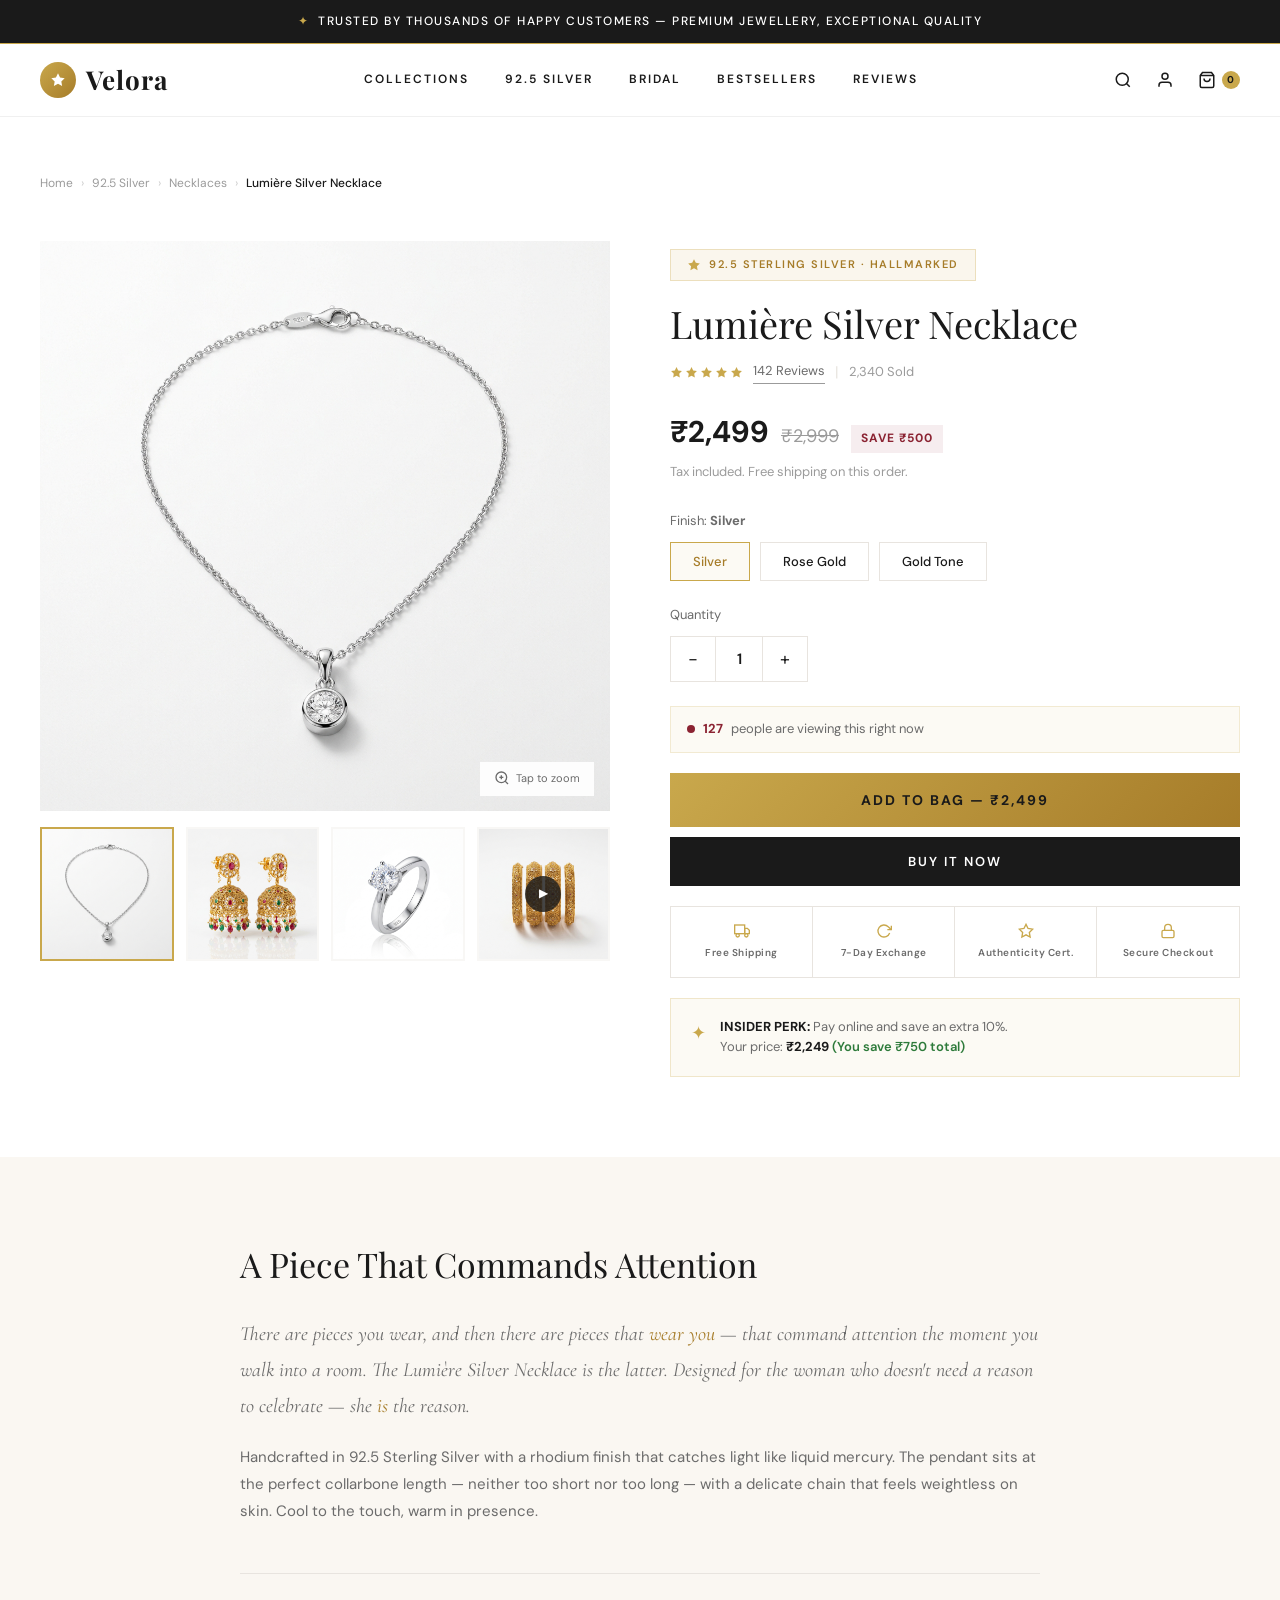
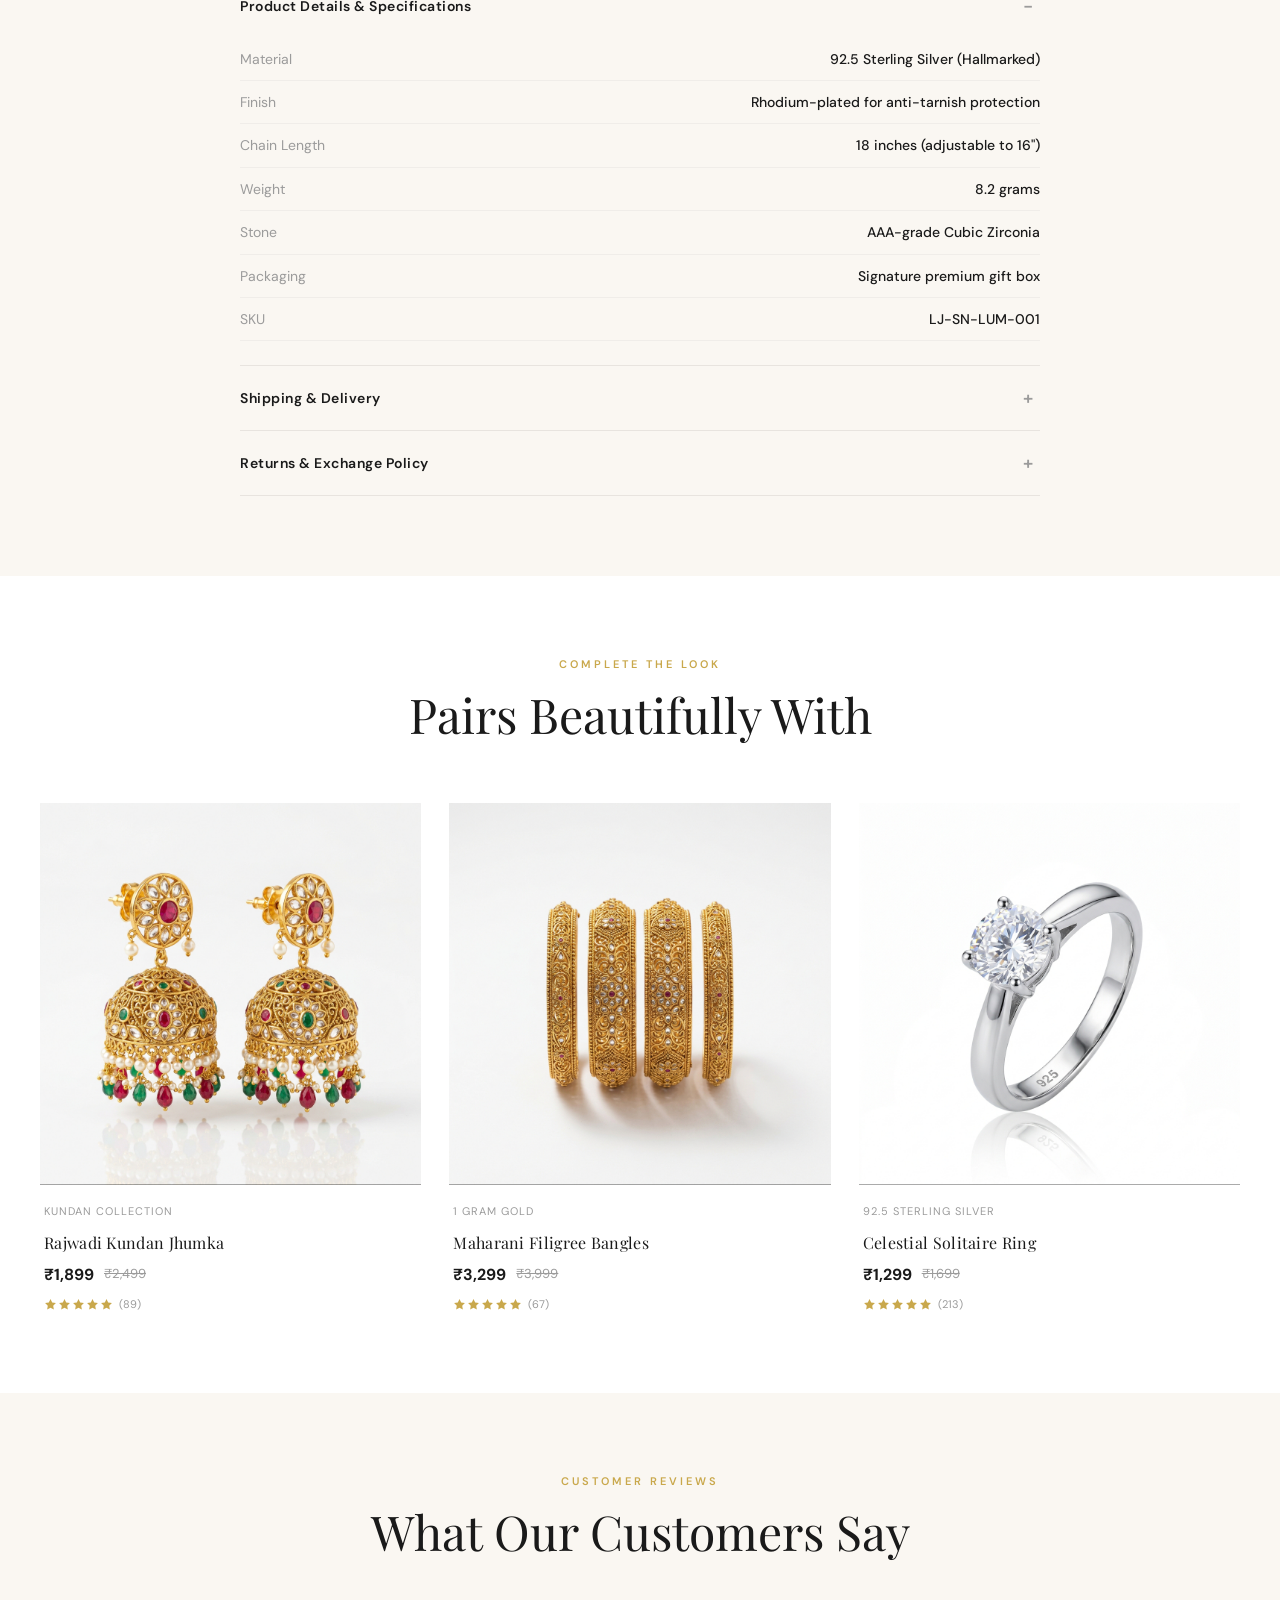
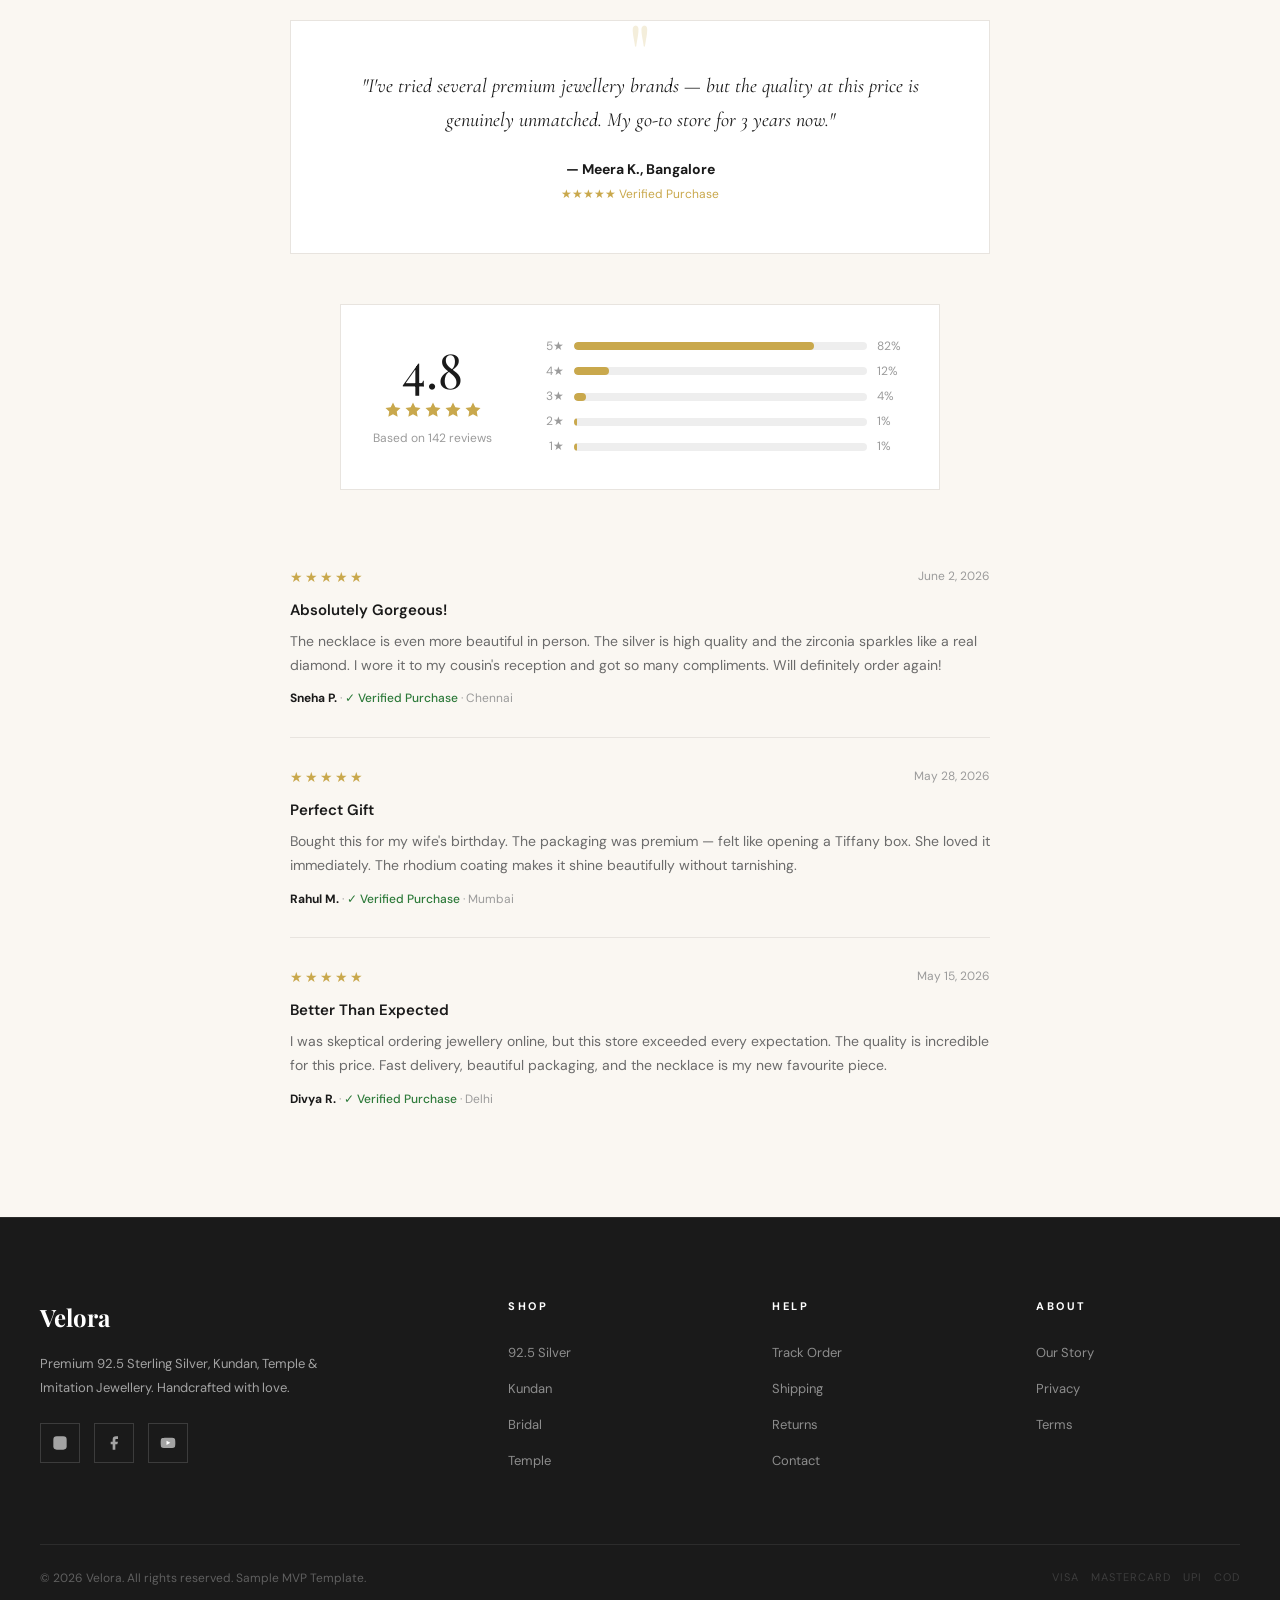
==== product.html @ ff1da31c "Initial commit" ====
<!DOCTYPE html>
<html lang="en">
<head>
  <meta charset="UTF-8">
  <meta name="viewport" content="width=device-width, initial-scale=1.0">
  <title>Lumière Silver Necklace — 92.5 Sterling Silver | Velora</title>
  <meta name="description" content="Handcrafted Lumière 92.5 Sterling Silver Necklace with rhodium finish and AAA-grade cubic zirconia pendant. Free shipping. 7-day easy exchange. Certificate of authenticity included.">

  <!-- Google Fonts -->
  <link rel="preconnect" href="https://fonts.googleapis.com">
  <link rel="preconnect" href="https://fonts.gstatic.com" crossorigin>
  <link href="https://fonts.googleapis.com/css2?family=Cormorant+Garamond:ital,wght@0,400;0,600;1,400;1,600&family=DM+Sans:ital,wght@0,400;0,500;0,600;0,700&family=Playfair+Display:ital,wght@0,400;0,700;1,400&display=swap" rel="stylesheet">

  <link rel="stylesheet" href="styles.css">
  <link rel="stylesheet" href="product.css">
</head>
<body>

  <!-- =============== ANNOUNCEMENT BAR =============== -->
  <div class="announcement-bar" id="announcement-bar">
    <div class="announcement-slides">
      <div class="announcement-slide active">
        <span class="gold">✦</span>&nbsp; Trusted by Thousands of Happy Customers — Premium Jewellery, Exceptional Quality
      </div>
      <div class="announcement-slide">
        Free Delivery on Orders ₹1,000+ &nbsp;·&nbsp; 10% Off Prepaid ₹5,000+ &nbsp;·&nbsp; 15% Off Prepaid ₹10,000+
      </div>
    </div>
  </div>

  <!-- =============== HEADER =============== -->
  <header class="main-header" id="main-header">
    <div class="header-inner">
      <a href="index.html" class="logo">
        <span class="logo-icon">
          <svg width="16" height="16" viewBox="0 0 24 24" fill="currentColor">
            <path d="M12 2L15.09 8.26L22 9.27L17 14.14L18.18 21.02L12 17.77L5.82 21.02L7 14.14L2 9.27L8.91 8.26L12 2Z"/>
          </svg>
        </span>
        Velora
      </a>

      <nav class="nav-links">
        <a href="index.html#collections">Collections</a>
        <a href="index.html#bestsellers">92.5 Silver</a>
        <a href="index.html#collections">Bridal</a>
        <a href="index.html#bestsellers">Bestsellers</a>
        <a href="index.html#reviews">Reviews</a>
      </nav>

      <div class="header-actions">
        <button aria-label="Search">
          <svg width="18" height="18" viewBox="0 0 24 24" fill="none" stroke="currentColor" stroke-width="2">
            <circle cx="11" cy="11" r="8"/><path d="M21 21l-4.35-4.35"/>
          </svg>
        </button>
        <a href="#" aria-label="Account">
          <svg width="18" height="18" viewBox="0 0 24 24" fill="none" stroke="currentColor" stroke-width="2">
            <path d="M20 21v-2a4 4 0 0 0-4-4H8a4 4 0 0 0-4 4v2"/><circle cx="12" cy="7" r="4"/>
          </svg>
        </a>
        <a href="#" aria-label="Cart" style="position:relative">
          <svg width="18" height="18" viewBox="0 0 24 24" fill="none" stroke="currentColor" stroke-width="2">
            <path d="M6 2L3 6v14a2 2 0 0 0 2 2h14a2 2 0 0 0 2-2V6l-3-4z"/><line x1="3" y1="6" x2="21" y2="6"/><path d="M16 10a4 4 0 0 1-8 0"/>
          </svg>
          <span class="cart-count">0</span>
        </a>
        <div class="mobile-menu-toggle" aria-label="Menu">
          <span></span><span></span><span></span>
        </div>
      </div>
    </div>
  </header>

  <!-- =============== BREADCRUMB =============== -->
  <div class="breadcrumb">
    <div class="container">
      <a href="index.html">Home</a>
      <span class="sep">›</span>
      <a href="#">92.5 Silver</a>
      <span class="sep">›</span>
      <a href="#">Necklaces</a>
      <span class="sep">›</span>
      <span class="current">Lumière Silver Necklace</span>
    </div>
  </div>

  <!-- =============== PRODUCT MAIN =============== -->
  <section class="pdp-main">
    <div class="container">
      <div class="pdp-grid">

        <!-- LEFT: Image Gallery -->
        <div class="pdp-gallery">
          <div class="pdp-main-image" id="pdp-main-image">
            <img src="images/product-necklace-1.png" alt="Lumière Silver Necklace" id="main-product-img">
            <div class="zoom-hint">
              <svg width="16" height="16" viewBox="0 0 24 24" fill="none" stroke="currentColor" stroke-width="2">
                <circle cx="11" cy="11" r="8"/><line x1="21" y1="21" x2="16.65" y2="16.65"/><line x1="11" y1="8" x2="11" y2="14"/><line x1="8" y1="11" x2="14" y2="11"/>
              </svg>
              Tap to zoom
            </div>
          </div>
          <div class="pdp-thumbnails">
            <div class="pdp-thumb active">
              <img src="images/product-necklace-1.png" alt="Front view">
            </div>
            <div class="pdp-thumb">
              <img src="images/product-earrings-1.png" alt="Detail view">
            </div>
            <div class="pdp-thumb">
              <img src="images/product-ring-1.png" alt="Worn view">
            </div>
            <div class="pdp-thumb video-thumb">
              <img src="images/product-bangle-1.png" alt="Video">
              <span class="play-icon">▶</span>
            </div>
          </div>
        </div>

        <!-- RIGHT: Product Info -->
        <div class="pdp-info">
          <!-- Material Badge -->
          <div class="material-badge">
            <svg width="14" height="14" viewBox="0 0 24 24" fill="#C9A84C"><path d="M12 2L15.09 8.26L22 9.27L17 14.14L18.18 21.02L12 17.77L5.82 21.02L7 14.14L2 9.27L8.91 8.26L12 2Z"/></svg>
            92.5 Sterling Silver · Hallmarked
          </div>

          <!-- Title -->
          <h1 class="pdp-title">Lumière Silver Necklace</h1>

          <!-- Rating + Sold -->
          <div class="pdp-rating-row">
            <div class="stars">
              <svg viewBox="0 0 24 24" width="15" height="15"><polygon points="12 2 15.09 8.26 22 9.27 17 14.14 18.18 21.02 12 17.77 5.82 21.02 7 14.14 2 9.27 8.91 8.26 12 2" fill="#C9A84C"/></svg>
              <svg viewBox="0 0 24 24" width="15" height="15"><polygon points="12 2 15.09 8.26 22 9.27 17 14.14 18.18 21.02 12 17.77 5.82 21.02 7 14.14 2 9.27 8.91 8.26 12 2" fill="#C9A84C"/></svg>
              <svg viewBox="0 0 24 24" width="15" height="15"><polygon points="12 2 15.09 8.26 22 9.27 17 14.14 18.18 21.02 12 17.77 5.82 21.02 7 14.14 2 9.27 8.91 8.26 12 2" fill="#C9A84C"/></svg>
              <svg viewBox="0 0 24 24" width="15" height="15"><polygon points="12 2 15.09 8.26 22 9.27 17 14.14 18.18 21.02 12 17.77 5.82 21.02 7 14.14 2 9.27 8.91 8.26 12 2" fill="#C9A84C"/></svg>
              <svg viewBox="0 0 24 24" width="15" height="15"><polygon points="12 2 15.09 8.26 22 9.27 17 14.14 18.18 21.02 12 17.77 5.82 21.02 7 14.14 2 9.27 8.91 8.26 12 2" fill="#C9A84C"/></svg>
            </div>
            <a href="#pdp-reviews" class="rating-text">142 Reviews</a>
            <span class="divider">|</span>
            <span class="sold-count">2,340 Sold</span>
          </div>

          <!-- Price -->
          <div class="pdp-price">
            <span class="price-current">₹2,499</span>
            <span class="price-original">₹2,999</span>
            <span class="price-save">SAVE ₹500</span>
          </div>
          <p class="price-note">Tax included. Free shipping on this order.</p>

          <!-- Variant Selector -->
          <div class="pdp-variants">
            <p class="variant-label">Finish: <strong>Silver</strong></p>
            <div class="variant-options">
              <button class="variant-btn active">Silver</button>
              <button class="variant-btn">Rose Gold</button>
              <button class="variant-btn">Gold Tone</button>
            </div>
          </div>

          <!-- Quantity -->
          <div class="pdp-quantity">
            <p class="variant-label">Quantity</p>
            <div class="qty-selector">
              <button class="qty-btn" id="qty-minus">−</button>
              <span class="qty-value" id="qty-value">1</span>
              <button class="qty-btn" id="qty-plus">+</button>
            </div>
          </div>

          <!-- Urgency Signal -->
          <div class="urgency-signal">
            <span class="pulse-dot"></span>
            <span id="viewer-count">127</span> people are viewing this right now
          </div>

          <!-- CTA Buttons -->
          <button class="pdp-add-to-bag" id="add-to-bag">
            ADD TO BAG — ₹2,499
          </button>

          <button class="pdp-buy-now">
            BUY IT NOW
          </button>

          <!-- Trust Strip -->
          <div class="pdp-trust-strip">
            <div class="trust-mini">
              <svg width="16" height="16" viewBox="0 0 24 24" fill="none" stroke="#C9A84C" stroke-width="2"><rect x="1" y="3" width="15" height="13"/><polygon points="16 8 20 8 23 11 23 16 16 16 16 8"/><circle cx="5.5" cy="18.5" r="2.5"/><circle cx="18.5" cy="18.5" r="2.5"/></svg>
              <span>Free Shipping</span>
            </div>
            <div class="trust-mini">
              <svg width="16" height="16" viewBox="0 0 24 24" fill="none" stroke="#C9A84C" stroke-width="2"><polyline points="23 4 23 10 17 10"/><path d="M20.49 15a9 9 0 1 1-2.12-9.36L23 10"/></svg>
              <span>7-Day Exchange</span>
            </div>
            <div class="trust-mini">
              <svg width="16" height="16" viewBox="0 0 24 24" fill="none" stroke="#C9A84C" stroke-width="2"><polygon points="12 2 15.09 8.26 22 9.27 17 14.14 18.18 21.02 12 17.77 5.82 21.02 7 14.14 2 9.27 8.91 8.26 12 2"/></svg>
              <span>Authenticity Cert.</span>
            </div>
            <div class="trust-mini">
              <svg width="16" height="16" viewBox="0 0 24 24" fill="none" stroke="#C9A84C" stroke-width="2"><rect x="3" y="11" width="18" height="11" rx="2" ry="2"/><path d="M7 11V7a5 5 0 0 1 10 0v4"/></svg>
              <span>Secure Checkout</span>
            </div>
          </div>

          <!-- Prepaid Perk Nudge -->
          <div class="prepaid-nudge">
            <span class="nudge-icon">✦</span>
            <div class="nudge-text">
              <strong>INSIDER PERK:</strong> Pay online and save an extra 10%.
              <br>Your price: <strong>₹2,249</strong> <span class="nudge-savings">(You save ₹750 total)</span>
            </div>
          </div>
        </div>
      </div>
    </div>
  </section>

  <!-- =============== PRODUCT DESCRIPTION =============== -->
  <section class="pdp-description">
    <div class="container">
      <div class="pdp-desc-content">
        <!-- Seductive Copy -->
        <div class="desc-emotional">
          <h2>A Piece That Commands Attention</h2>
          <p class="desc-hook">
            There are pieces you wear, and then there are pieces that <em>wear you</em> — that command attention the moment you walk into a room. The Lumière Silver Necklace is the latter. Designed for the woman who doesn't need a reason to celebrate — she <em>is</em> the reason.
          </p>
          <p class="desc-sensory">
            Handcrafted in 92.5 Sterling Silver with a rhodium finish that catches light like liquid mercury. The pendant sits at the perfect collarbone length — neither too short nor too long — with a delicate chain that feels weightless on skin. Cool to the touch, warm in presence.
          </p>
        </div>

        <!-- Specs Accordion -->
        <div class="desc-accordions">
          <div class="accordion open">
            <button class="accordion-toggle">
              <span>Product Details & Specifications</span>
              <span class="accordion-icon">−</span>
            </button>
            <div class="accordion-content">
              <ul class="spec-list">
                <li><span class="spec-label">Material</span><span class="spec-value">92.5 Sterling Silver (Hallmarked)</span></li>
                <li><span class="spec-label">Finish</span><span class="spec-value">Rhodium-plated for anti-tarnish protection</span></li>
                <li><span class="spec-label">Chain Length</span><span class="spec-value">18 inches (adjustable to 16")</span></li>
                <li><span class="spec-label">Weight</span><span class="spec-value">8.2 grams</span></li>
                <li><span class="spec-label">Stone</span><span class="spec-value">AAA-grade Cubic Zirconia</span></li>
                <li><span class="spec-label">Packaging</span><span class="spec-value">Signature premium gift box</span></li>
                <li><span class="spec-label">SKU</span><span class="spec-value">LJ-SN-LUM-001</span></li>
              </ul>
            </div>
          </div>

          <div class="accordion">
            <button class="accordion-toggle">
              <span>Shipping & Delivery</span>
              <span class="accordion-icon">+</span>
            </button>
            <div class="accordion-content">
              <p>✦ <strong>Free shipping</strong> on orders above ₹1,000 within India.</p>
              <p>✦ Dispatched within <strong>24 hours</strong> of order confirmation.</p>
              <p>✦ Estimated delivery: <strong>3-7 business days</strong> (metro cities: 2-4 days).</p>
              <p>✦ <strong>Worldwide shipping</strong> available — calculated at checkout.</p>
              <p>✦ Tracking number provided via SMS and email.</p>
            </div>
          </div>

          <div class="accordion">
            <button class="accordion-toggle">
              <span>Returns & Exchange Policy</span>
              <span class="accordion-icon">+</span>
            </button>
            <div class="accordion-content">
              <p>✦ Hassle-free <strong>7-day exchange policy</strong> — no questions asked.</p>
              <p>✦ Product must be unused and in original packaging.</p>
              <p>✦ Exchange requests can be raised via WhatsApp or email.</p>
              <p>✦ Refunds processed within 5-7 business days to original payment method.</p>
            </div>
          </div>
        </div>
      </div>
    </div>
  </section>

  <!-- =============== CROSS-SELL =============== -->
  <section class="cross-sell">
    <div class="container">
      <div class="section-header">
        <p class="eyebrow">Complete the Look</p>
        <h2 class="section-title">Pairs Beautifully With</h2>
      </div>

      <div class="products-grid">
        <div class="product-card">
          <div class="product-card-image">
            <img src="images/product-earrings-1.png" alt="Matching Earrings" loading="lazy">
            <div class="product-quick-add">Quick Add</div>
          </div>
          <div class="product-card-info">
            <p class="product-category">Kundan Collection</p>
            <h3 class="product-name">Rajwadi Kundan Jhumka</h3>
            <div class="product-price">
              <span class="current">₹1,899</span>
              <span class="original">₹2,499</span>
            </div>
            <div class="product-stars">
              <div class="stars">
                <svg viewBox="0 0 24 24"><polygon points="12 2 15.09 8.26 22 9.27 17 14.14 18.18 21.02 12 17.77 5.82 21.02 7 14.14 2 9.27 8.91 8.26 12 2"/></svg>
                <svg viewBox="0 0 24 24"><polygon points="12 2 15.09 8.26 22 9.27 17 14.14 18.18 21.02 12 17.77 5.82 21.02 7 14.14 2 9.27 8.91 8.26 12 2"/></svg>
                <svg viewBox="0 0 24 24"><polygon points="12 2 15.09 8.26 22 9.27 17 14.14 18.18 21.02 12 17.77 5.82 21.02 7 14.14 2 9.27 8.91 8.26 12 2"/></svg>
                <svg viewBox="0 0 24 24"><polygon points="12 2 15.09 8.26 22 9.27 17 14.14 18.18 21.02 12 17.77 5.82 21.02 7 14.14 2 9.27 8.91 8.26 12 2"/></svg>
                <svg viewBox="0 0 24 24"><polygon points="12 2 15.09 8.26 22 9.27 17 14.14 18.18 21.02 12 17.77 5.82 21.02 7 14.14 2 9.27 8.91 8.26 12 2"/></svg>
              </div>
              <span class="review-count">(89)</span>
            </div>
          </div>
        </div>

        <div class="product-card">
          <div class="product-card-image">
            <img src="images/product-bangle-1.png" alt="Matching Bangles" loading="lazy">
            <div class="product-quick-add">Quick Add</div>
          </div>
          <div class="product-card-info">
            <p class="product-category">1 Gram Gold</p>
            <h3 class="product-name">Maharani Filigree Bangles</h3>
            <div class="product-price">
              <span class="current">₹3,299</span>
              <span class="original">₹3,999</span>
            </div>
            <div class="product-stars">
              <div class="stars">
                <svg viewBox="0 0 24 24"><polygon points="12 2 15.09 8.26 22 9.27 17 14.14 18.18 21.02 12 17.77 5.82 21.02 7 14.14 2 9.27 8.91 8.26 12 2"/></svg>
                <svg viewBox="0 0 24 24"><polygon points="12 2 15.09 8.26 22 9.27 17 14.14 18.18 21.02 12 17.77 5.82 21.02 7 14.14 2 9.27 8.91 8.26 12 2"/></svg>
                <svg viewBox="0 0 24 24"><polygon points="12 2 15.09 8.26 22 9.27 17 14.14 18.18 21.02 12 17.77 5.82 21.02 7 14.14 2 9.27 8.91 8.26 12 2"/></svg>
                <svg viewBox="0 0 24 24"><polygon points="12 2 15.09 8.26 22 9.27 17 14.14 18.18 21.02 12 17.77 5.82 21.02 7 14.14 2 9.27 8.91 8.26 12 2"/></svg>
                <svg viewBox="0 0 24 24"><polygon points="12 2 15.09 8.26 22 9.27 17 14.14 18.18 21.02 12 17.77 5.82 21.02 7 14.14 2 9.27 8.91 8.26 12 2"/></svg>
              </div>
              <span class="review-count">(67)</span>
            </div>
          </div>
        </div>

        <div class="product-card">
          <div class="product-card-image">
            <img src="images/product-ring-1.png" alt="Matching Ring" loading="lazy">
            <div class="product-quick-add">Quick Add</div>
          </div>
          <div class="product-card-info">
            <p class="product-category">92.5 Sterling Silver</p>
            <h3 class="product-name">Celestial Solitaire Ring</h3>
            <div class="product-price">
              <span class="current">₹1,299</span>
              <span class="original">₹1,699</span>
            </div>
            <div class="product-stars">
              <div class="stars">
                <svg viewBox="0 0 24 24"><polygon points="12 2 15.09 8.26 22 9.27 17 14.14 18.18 21.02 12 17.77 5.82 21.02 7 14.14 2 9.27 8.91 8.26 12 2"/></svg>
                <svg viewBox="0 0 24 24"><polygon points="12 2 15.09 8.26 22 9.27 17 14.14 18.18 21.02 12 17.77 5.82 21.02 7 14.14 2 9.27 8.91 8.26 12 2"/></svg>
                <svg viewBox="0 0 24 24"><polygon points="12 2 15.09 8.26 22 9.27 17 14.14 18.18 21.02 12 17.77 5.82 21.02 7 14.14 2 9.27 8.91 8.26 12 2"/></svg>
                <svg viewBox="0 0 24 24"><polygon points="12 2 15.09 8.26 22 9.27 17 14.14 18.18 21.02 12 17.77 5.82 21.02 7 14.14 2 9.27 8.91 8.26 12 2"/></svg>
                <svg viewBox="0 0 24 24"><polygon points="12 2 15.09 8.26 22 9.27 17 14.14 18.18 21.02 12 17.77 5.82 21.02 7 14.14 2 9.27 8.91 8.26 12 2"/></svg>
              </div>
              <span class="review-count">(213)</span>
            </div>
          </div>
        </div>
      </div>
    </div>
  </section>

  <!-- =============== PDP REVIEWS =============== -->
  <section class="pdp-reviews" id="pdp-reviews">
    <div class="container">
      <div class="section-header">
        <p class="eyebrow">Customer Reviews</p>
        <h2 class="section-title">What Our Customers Say</h2>
      </div>

      <!-- Featured Testimonial -->
      <div class="featured-testimonial">
        <p class="ft-text">"I've tried several premium jewellery brands — but the quality at this price is genuinely unmatched. My go-to store for 3 years now."</p>
        <div class="ft-author">
          <strong>— Meera K., Bangalore</strong>
          <span class="ft-verified">★★★★★ Verified Purchase</span>
        </div>
      </div>

      <!-- Review Summary Bar -->
      <div class="review-summary">
        <div class="summary-score">
          <span class="big-score">4.8</span>
          <div class="summary-stars">
            <svg viewBox="0 0 24 24" width="18" height="18"><polygon points="12 2 15.09 8.26 22 9.27 17 14.14 18.18 21.02 12 17.77 5.82 21.02 7 14.14 2 9.27 8.91 8.26 12 2" fill="#C9A84C"/></svg>
            <svg viewBox="0 0 24 24" width="18" height="18"><polygon points="12 2 15.09 8.26 22 9.27 17 14.14 18.18 21.02 12 17.77 5.82 21.02 7 14.14 2 9.27 8.91 8.26 12 2" fill="#C9A84C"/></svg>
            <svg viewBox="0 0 24 24" width="18" height="18"><polygon points="12 2 15.09 8.26 22 9.27 17 14.14 18.18 21.02 12 17.77 5.82 21.02 7 14.14 2 9.27 8.91 8.26 12 2" fill="#C9A84C"/></svg>
            <svg viewBox="0 0 24 24" width="18" height="18"><polygon points="12 2 15.09 8.26 22 9.27 17 14.14 18.18 21.02 12 17.77 5.82 21.02 7 14.14 2 9.27 8.91 8.26 12 2" fill="#C9A84C"/></svg>
            <svg viewBox="0 0 24 24" width="18" height="18"><polygon points="12 2 15.09 8.26 22 9.27 17 14.14 18.18 21.02 12 17.77 5.82 21.02 7 14.14 2 9.27 8.91 8.26 12 2" fill="#C9A84C"/></svg>
          </div>
          <span class="summary-count">Based on 142 reviews</span>
        </div>
        <div class="summary-bars">
          <div class="bar-row"><span>5★</span><div class="bar"><div class="bar-fill" style="width:82%"></div></div><span>82%</span></div>
          <div class="bar-row"><span>4★</span><div class="bar"><div class="bar-fill" style="width:12%"></div></div><span>12%</span></div>
          <div class="bar-row"><span>3★</span><div class="bar"><div class="bar-fill" style="width:4%"></div></div><span>4%</span></div>
          <div class="bar-row"><span>2★</span><div class="bar"><div class="bar-fill" style="width:1%"></div></div><span>1%</span></div>
          <div class="bar-row"><span>1★</span><div class="bar"><div class="bar-fill" style="width:1%"></div></div><span>1%</span></div>
        </div>
      </div>

      <!-- Individual Reviews -->
      <div class="reviews-list">
        <div class="review-item">
          <div class="ri-header">
            <div class="ri-stars">★★★★★</div>
            <span class="ri-date">June 2, 2026</span>
          </div>
          <h4 class="ri-title">Absolutely Gorgeous!</h4>
          <p class="ri-body">The necklace is even more beautiful in person. The silver is high quality and the zirconia sparkles like a real diamond. I wore it to my cousin's reception and got so many compliments. Will definitely order again!</p>
          <div class="ri-author">
            <strong>Sneha P.</strong> · <span class="ri-verified">✓ Verified Purchase</span> · Chennai
          </div>
        </div>

        <div class="review-item">
          <div class="ri-header">
            <div class="ri-stars">★★★★★</div>
            <span class="ri-date">May 28, 2026</span>
          </div>
          <h4 class="ri-title">Perfect Gift</h4>
          <p class="ri-body">Bought this for my wife's birthday. The packaging was premium — felt like opening a Tiffany box. She loved it immediately. The rhodium coating makes it shine beautifully without tarnishing.</p>
          <div class="ri-author">
            <strong>Rahul M.</strong> · <span class="ri-verified">✓ Verified Purchase</span> · Mumbai
          </div>
        </div>

        <div class="review-item">
          <div class="ri-header">
            <div class="ri-stars">★★★★★</div>
            <span class="ri-date">May 15, 2026</span>
          </div>
          <h4 class="ri-title">Better Than Expected</h4>
          <p class="ri-body">I was skeptical ordering jewellery online, but this store exceeded every expectation. The quality is incredible for this price. Fast delivery, beautiful packaging, and the necklace is my new favourite piece.</p>
          <div class="ri-author">
            <strong>Divya R.</strong> · <span class="ri-verified">✓ Verified Purchase</span> · Delhi
          </div>
        </div>
      </div>
    </div>
  </section>

  <!-- =============== FOOTER =============== -->
  <footer class="main-footer">
    <div class="container">
      <div class="footer-grid">
        <div class="footer-brand">
          <h3 class="footer-logo">Velora</h3>
          <p>Premium 92.5 Sterling Silver, Kundan, Temple & Imitation Jewellery. Handcrafted with love.</p>
          <div class="footer-social">
            <a href="#" aria-label="Instagram"><svg viewBox="0 0 24 24"><rect x="2" y="2" width="20" height="20" rx="5" ry="5" fill="currentColor"/></svg></a>
            <a href="#" aria-label="Facebook"><svg viewBox="0 0 24 24"><path d="M18 2h-3a5 5 0 0 0-5 5v3H7v4h3v8h4v-8h3l1-4h-4V7a1 1 0 0 1 1-1h3z" fill="currentColor"/></svg></a>
            <a href="#" aria-label="YouTube"><svg viewBox="0 0 24 24"><path d="M22.54 6.42a2.78 2.78 0 0 0-1.94-2C18.88 4 12 4 12 4s-6.88 0-8.6.46a2.78 2.78 0 0 0-1.94 2A29 29 0 0 0 1 11.75a29 29 0 0 0 .46 5.33A2.78 2.78 0 0 0 3.4 19.1c1.72.46 8.6.46 8.6.46s6.88 0 8.6-.46a2.78 2.78 0 0 0 1.94-2 29 29 0 0 0 .46-5.25 29 29 0 0 0-.46-5.33z" fill="currentColor"/><polygon points="9.75 15.02 15.5 11.75 9.75 8.48 9.75 15.02" fill="white"/></svg></a>
          </div>
        </div>
        <div class="footer-col">
          <h4>Shop</h4>
          <ul>
            <li><a href="#">92.5 Silver</a></li>
            <li><a href="#">Kundan</a></li>
            <li><a href="#">Bridal</a></li>
            <li><a href="#">Temple</a></li>
          </ul>
        </div>
        <div class="footer-col">
          <h4>Help</h4>
          <ul>
            <li><a href="#">Track Order</a></li>
            <li><a href="#">Shipping</a></li>
            <li><a href="#">Returns</a></li>
            <li><a href="#">Contact</a></li>
          </ul>
        </div>
        <div class="footer-col">
          <h4>About</h4>
          <ul>
            <li><a href="#">Our Story</a></li>
            <li><a href="#">Privacy</a></li>
            <li><a href="#">Terms</a></li>
          </ul>
        </div>
      </div>
      <div class="footer-bottom">
        <p>© 2026 Velora. All rights reserved. Sample MVP Template.</p>
        <div class="footer-payment">
          <span>Visa</span><span>Mastercard</span><span>UPI</span><span>COD</span>
        </div>
      </div>
    </div>
  </footer>

  <!-- Mobile Sticky ATC -->
  <div class="sticky-atc" id="sticky-atc">
    <span class="sticky-price">₹2,499</span>
    <button class="sticky-btn">ADD TO BAG</button>
  </div>

  <script src="script.js"></script>
  <script>
    // ─── PDP-SPECIFIC INTERACTIONS ───

    // Thumbnail gallery
    document.querySelectorAll('.pdp-thumb').forEach(thumb => {
      thumb.addEventListener('click', () => {
        document.querySelectorAll('.pdp-thumb').forEach(t => t.classList.remove('active'));
        thumb.classList.add('active');
        document.getElementById('main-product-img').src = thumb.querySelector('img').src;
      });
    });

    // Quantity selector
    const qtyValue = document.getElementById('qty-value');
    document.getElementById('qty-minus').addEventListener('click', () => {
      let val = parseInt(qtyValue.textContent);
      if (val > 1) qtyValue.textContent = val - 1;
    });
    document.getElementById('qty-plus').addEventListener('click', () => {
      let val = parseInt(qtyValue.textContent);
      if (val < 10) qtyValue.textContent = val + 1;
    });

    // Variant selector
    document.querySelectorAll('.variant-btn').forEach(btn => {
      btn.addEventListener('click', () => {
        document.querySelectorAll('.variant-btn').forEach(b => b.classList.remove('active'));
        btn.classList.add('active');
        document.querySelector('.variant-label strong').textContent = btn.textContent;
      });
    });

    // Add to bag animation
    document.getElementById('add-to-bag').addEventListener('click', function() {
      this.textContent = '✓ ADDED TO BAG!';
      this.style.background = '#2D7A3A';
      const cartCount = document.querySelector('.cart-count');
      cartCount.textContent = parseInt(cartCount.textContent) + parseInt(qtyValue.textContent);

      setTimeout(() => {
        this.textContent = 'ADD TO BAG — ₹2,499';
        this.style.background = '';
      }, 2000);
    });

    // Accordion toggles
    document.querySelectorAll('.accordion-toggle').forEach(toggle => {
      toggle.addEventListener('click', () => {
        const accordion = toggle.parentElement;
        const isOpen = accordion.classList.contains('open');

        if (isOpen) {
          accordion.classList.remove('open');
          toggle.querySelector('.accordion-icon').textContent = '+';
        } else {
          accordion.classList.add('open');
          toggle.querySelector('.accordion-icon').textContent = '−';
        }
      });
    });

    // Viewer count fluctuation
    const viewerCount = document.getElementById('viewer-count');
    setInterval(() => {
      const base = 127;
      const variation = Math.floor(Math.random() * 20) - 10;
      viewerCount.textContent = base + variation;
    }, 5000);

    // Sticky ATC on mobile
    const addToBagBtn = document.getElementById('add-to-bag');
    const stickyATC = document.getElementById('sticky-atc');

    if (addToBagBtn && stickyATC) {
      const observer = new IntersectionObserver(entries => {
        entries.forEach(entry => {
          if (!entry.isIntersecting && window.innerWidth <= 768) {
            stickyATC.classList.add('visible');
          } else {
            stickyATC.classList.remove('visible');
          }
        });
      });
      observer.observe(addToBagBtn);
    }

    // Sticky btn action
    document.querySelector('.sticky-btn')?.addEventListener('click', () => {
      addToBagBtn.click();
    });
  </script>
</body>
</html>
---- styles.css ----
/* ============================================================
   Velora — Premium E-Commerce Design System
   ============================================================ */

/* ---------- CSS RESET & GLOBALS ---------- */
*, *::before, *::after {
  margin: 0;
  padding: 0;
  box-sizing: border-box;
}

:root {
  /* Color Palette */
  --gold-primary: #C9A84C;
  --gold-dark: #A67C29;
  --gold-light: #E8D5A0;
  --dark: #1A1A1A;
  --dark-soft: #2A2A2A;
  --cream: #FAF7F2;
  --champagne: #F5EDE3;
  --rose: #B76E79;
  --text-primary: #1A1A1A;
  --text-secondary: #6B6B6B;
  --text-muted: #9B9B9B;
  --white: #FFFFFF;
  --burgundy: #8B2332;
  --navy: #0D1B2A;
  --success: #2D7A3A;
  --border-light: #E8E4DF;

  /* Typography */
  --font-heading: 'Playfair Display', serif;
  --font-sub: 'Cormorant Garamond', serif;
  --font-body: 'DM Sans', sans-serif;

  /* Spacing */
  --section-pad: 100px;
  --container-width: 1320px;

  /* Transitions */
  --ease-out: cubic-bezier(0.16, 1, 0.3, 1);
  --ease-smooth: cubic-bezier(0.4, 0, 0.2, 1);
}

html {
  scroll-behavior: smooth;
  -webkit-font-smoothing: antialiased;
  -moz-osx-font-smoothing: grayscale;
}

body {
  font-family: var(--font-body);
  font-weight: 400;
  font-size: 15px;
  line-height: 1.6;
  color: var(--text-primary);
  background: var(--white);
  overflow-x: hidden;
}

a {
  text-decoration: none;
  color: inherit;
  transition: color 0.3s var(--ease-smooth);
}

ul, ol { list-style: none; }

img {
  max-width: 100%;
  height: auto;
  display: block;
}

button {
  font-family: var(--font-body);
  cursor: pointer;
  border: none;
  outline: none;
  background: none;
}

.container {
  max-width: var(--container-width);
  margin: 0 auto;
  padding: 0 40px;
}

/* ---------- UTILITY CLASSES ---------- */
.eyebrow {
  font-family: var(--font-body);
  font-size: 11px;
  font-weight: 600;
  letter-spacing: 3px;
  text-transform: uppercase;
  color: var(--gold-primary);
  margin-bottom: 12px;
}

.section-title {
  font-family: var(--font-heading);
  font-size: clamp(32px, 4vw, 48px);
  font-weight: 400;
  line-height: 1.2;
  color: var(--text-primary);
  margin-bottom: 16px;
}

.section-subtitle {
  font-family: var(--font-sub);
  font-size: clamp(16px, 2vw, 20px);
  font-weight: 400;
  font-style: italic;
  color: var(--text-secondary);
  max-width: 600px;
}

.section-header {
  text-align: center;
  margin-bottom: 60px;
}

.section-header .section-subtitle {
  margin: 0 auto;
}

/* ---------- ANNOUNCEMENT BAR ---------- */
.announcement-bar {
  background: var(--dark);
  color: var(--white);
  height: 44px;
  display: flex;
  align-items: center;
  justify-content: center;
  overflow: hidden;
  position: relative;
  z-index: 100;
  border-bottom: 1px solid var(--gold-primary);
}

.announcement-slides {
  position: relative;
  width: 100%;
  height: 100%;
}

.announcement-slide {
  position: absolute;
  top: 0;
  left: 0;
  width: 100%;
  height: 100%;
  display: flex;
  align-items: center;
  justify-content: center;
  font-size: 12px;
  letter-spacing: 1.5px;
  text-transform: uppercase;
  font-weight: 500;
  opacity: 0;
  transform: translateY(10px);
  transition: opacity 0.5s var(--ease-smooth), transform 0.5s var(--ease-smooth);
}

.announcement-slide.active {
  opacity: 1;
  transform: translateY(0);
}

.announcement-slide .gold {
  color: var(--gold-primary);
}

/* ---------- HEADER / NAVIGATION ---------- */
.main-header {
  position: fixed;
  top: 44px;
  left: 0;
  right: 0;
  z-index: 99;
  background: rgba(255, 255, 255, 0.95);
  backdrop-filter: blur(20px);
  -webkit-backdrop-filter: blur(20px);
  border-bottom: 1px solid rgba(0, 0, 0, 0.06);
  transition: all 0.4s var(--ease-smooth);
}

.main-header.scrolled {
  top: 0;
  box-shadow: 0 4px 30px rgba(0, 0, 0, 0.08);
}

.header-inner {
  display: flex;
  align-items: center;
  justify-content: space-between;
  height: 72px;
  padding: 0 40px;
  max-width: 1440px;
  margin: 0 auto;
}

.logo {
  font-family: var(--font-heading);
  font-size: 26px;
  font-weight: 700;
  color: var(--dark);
  letter-spacing: 1px;
  display: flex;
  align-items: center;
  gap: 10px;
}

.logo .logo-icon {
  width: 36px;
  height: 36px;
  background: linear-gradient(135deg, var(--gold-primary), var(--gold-dark));
  border-radius: 50%;
  display: flex;
  align-items: center;
  justify-content: center;
  color: var(--white);
  font-size: 14px;
}

.nav-links {
  display: flex;
  align-items: center;
  gap: 36px;
}

.nav-links a {
  font-size: 12px;
  font-weight: 600;
  letter-spacing: 2px;
  text-transform: uppercase;
  color: var(--text-primary);
  position: relative;
  padding: 4px 0;
}

.nav-links a::after {
  content: '';
  position: absolute;
  bottom: 0;
  left: 0;
  width: 0;
  height: 1.5px;
  background: var(--gold-primary);
  transition: width 0.3s var(--ease-out);
}

.nav-links a:hover::after {
  width: 100%;
}

.header-actions {
  display: flex;
  align-items: center;
  gap: 24px;
}

.header-actions button,
.header-actions a {
  display: flex;
  align-items: center;
  gap: 6px;
  font-size: 12px;
  font-weight: 600;
  letter-spacing: 1px;
  text-transform: uppercase;
  color: var(--text-primary);
  transition: color 0.3s;
}

.header-actions button:hover,
.header-actions a:hover {
  color: var(--gold-primary);
}

.cart-count {
  width: 18px;
  height: 18px;
  border-radius: 50%;
  background: var(--gold-primary);
  color: var(--dark);
  font-size: 10px;
  font-weight: 700;
  display: flex;
  align-items: center;
  justify-content: center;
}

/* Mobile menu toggle */
.mobile-menu-toggle {
  display: none;
  flex-direction: column;
  gap: 5px;
  cursor: pointer;
  padding: 5px;
}

.mobile-menu-toggle span {
  width: 24px;
  height: 2px;
  background: var(--dark);
  transition: all 0.3s;
}

/* ---------- HERO SECTION ---------- */
.hero {
  position: relative;
  width: 100%;
  height: 100vh;
  min-height: 700px;
  overflow: hidden;
  display: flex;
  align-items: flex-end;
  padding-bottom: 80px;
}

.hero-bg {
  position: absolute;
  top: 0;
  left: 0;
  width: 100%;
  height: 100%;
  z-index: 1;
}

.hero-bg img {
  width: 100%;
  height: 100%;
  object-fit: cover;
  object-position: center 20%;
}

.hero-overlay {
  position: absolute;
  top: 0;
  left: 0;
  width: 100%;
  height: 100%;
  background: linear-gradient(
    180deg,
    rgba(0, 0, 0, 0.1) 0%,
    rgba(0, 0, 0, 0.3) 40%,
    rgba(0, 0, 0, 0.75) 100%
  );
  z-index: 2;
}

/* Gold particles */
.hero-particles {
  position: absolute;
  top: 0;
  left: 0;
  width: 100%;
  height: 100%;
  z-index: 3;
  pointer-events: none;
}

.particle {
  position: absolute;
  width: 3px;
  height: 3px;
  background: var(--gold-primary);
  border-radius: 50%;
  opacity: 0;
  animation: particleFloat 8s infinite;
}

.particle:nth-child(1) { left: 10%; animation-delay: 0s; animation-duration: 7s; }
.particle:nth-child(2) { left: 25%; animation-delay: 1.5s; animation-duration: 9s; }
.particle:nth-child(3) { left: 40%; animation-delay: 3s; animation-duration: 6s; }
.particle:nth-child(4) { left: 55%; animation-delay: 0.5s; animation-duration: 8s; }
.particle:nth-child(5) { left: 70%; animation-delay: 2s; animation-duration: 10s; }
.particle:nth-child(6) { left: 85%; animation-delay: 4s; animation-duration: 7s; }
.particle:nth-child(7) { left: 15%; animation-delay: 1s; animation-duration: 9s; }
.particle:nth-child(8) { left: 60%; animation-delay: 3.5s; animation-duration: 6.5s; }
.particle:nth-child(9) { left: 80%; animation-delay: 2.5s; animation-duration: 8.5s; }
.particle:nth-child(10) { left: 45%; animation-delay: 5s; animation-duration: 7.5s; }
.particle:nth-child(11) { left: 33%; animation-delay: 1.2s; animation-duration: 11s; }
.particle:nth-child(12) { left: 92%; animation-delay: 3.8s; animation-duration: 6.8s; }

@keyframes particleFloat {
  0% {
    opacity: 0;
    transform: translateY(100vh) scale(0);
  }
  10% {
    opacity: 0.8;
  }
  50% {
    opacity: 0.4;
  }
  100% {
    opacity: 0;
    transform: translateY(-20vh) scale(1);
  }
}

.hero-content {
  position: relative;
  z-index: 4;
  color: var(--white);
  padding: 0 40px;
  max-width: 800px;
}

.hero-badge {
  display: inline-flex;
  align-items: center;
  gap: 8px;
  background: rgba(201, 168, 76, 0.15);
  border: 1px solid rgba(201, 168, 76, 0.4);
  padding: 8px 20px;
  font-size: 11px;
  font-weight: 600;
  letter-spacing: 2.5px;
  text-transform: uppercase;
  color: var(--gold-light);
  margin-bottom: 28px;
  backdrop-filter: blur(10px);
}

.hero-badge svg {
  width: 14px;
  height: 14px;
  fill: var(--gold-primary);
}

.hero h1 {
  font-family: var(--font-heading);
  font-size: clamp(36px, 5vw, 64px);
  font-weight: 400;
  line-height: 1.15;
  margin-bottom: 20px;
  letter-spacing: -0.5px;
}

.hero h1 em {
  font-style: italic;
  color: var(--gold-light);
}

.hero-sub {
  font-family: var(--font-sub);
  font-size: clamp(16px, 2vw, 21px);
  font-weight: 400;
  line-height: 1.6;
  color: rgba(255, 255, 255, 0.8);
  margin-bottom: 40px;
  max-width: 580px;
}

.hero-ctas {
  display: flex;
  align-items: center;
  gap: 28px;
  flex-wrap: wrap;
}

.btn-primary {
  display: inline-flex;
  align-items: center;
  gap: 10px;
  background: linear-gradient(135deg, var(--gold-primary), var(--gold-dark));
  color: var(--dark);
  font-family: var(--font-body);
  font-weight: 600;
  font-size: 13px;
  letter-spacing: 2px;
  text-transform: uppercase;
  padding: 18px 44px;
  border: none;
  position: relative;
  overflow: hidden;
  transition: transform 0.3s var(--ease-out), box-shadow 0.3s var(--ease-out);
}

.btn-primary:hover {
  transform: translateY(-2px);
  box-shadow: 0 8px 35px rgba(201, 168, 76, 0.45);
}

.btn-primary::after {
  content: '';
  position: absolute;
  top: 0;
  left: -100%;
  width: 100%;
  height: 100%;
  background: linear-gradient(90deg, transparent, rgba(255, 255, 255, 0.35), transparent);
  transition: left 0.6s var(--ease-out);
}

.btn-primary:hover::after {
  left: 100%;
}

.btn-primary .arrow {
  font-size: 16px;
  transition: transform 0.3s;
}

.btn-primary:hover .arrow {
  transform: translateX(4px);
}

.btn-secondary-link {
  color: rgba(255, 255, 255, 0.85);
  font-size: 13px;
  font-weight: 500;
  letter-spacing: 0.5px;
  border-bottom: 1px solid rgba(255, 255, 255, 0.3);
  padding-bottom: 2px;
  transition: color 0.3s, border-color 0.3s;
}

.btn-secondary-link:hover {
  color: var(--gold-light);
  border-color: var(--gold-light);
}

/* Scroll indicator */
.scroll-indicator {
  position: absolute;
  bottom: 30px;
  left: 50%;
  transform: translateX(-50%);
  z-index: 4;
  display: flex;
  flex-direction: column;
  align-items: center;
  gap: 8px;
  color: rgba(255, 255, 255, 0.5);
  font-size: 10px;
  letter-spacing: 2px;
  text-transform: uppercase;
}

.scroll-indicator .chevron {
  width: 20px;
  height: 20px;
  border-right: 1.5px solid rgba(255, 255, 255, 0.5);
  border-bottom: 1.5px solid rgba(255, 255, 255, 0.5);
  transform: rotate(45deg);
  animation: bounceDown 2s infinite;
}

@keyframes bounceDown {
  0%, 100% { transform: rotate(45deg) translateY(0); opacity: 0.5; }
  50% { transform: rotate(45deg) translateY(6px); opacity: 1; }
}

/* ---------- TRUST BAR ---------- */
.trust-bar {
  background: var(--dark);
  border-top: 1px solid var(--gold-primary);
  padding: 28px 0;
  position: relative;
  z-index: 10;
}

.trust-bar-inner {
  display: grid;
  grid-template-columns: repeat(6, 1fr);
  gap: 20px;
  max-width: var(--container-width);
  margin: 0 auto;
  padding: 0 40px;
}

.trust-item {
  display: flex;
  align-items: center;
  gap: 14px;
  opacity: 0;
  transform: translateY(15px);
  transition: opacity 0.6s var(--ease-out), transform 0.6s var(--ease-out);
}

.trust-item.visible {
  opacity: 1;
  transform: translateY(0);
}

.trust-icon {
  width: 42px;
  height: 42px;
  display: flex;
  align-items: center;
  justify-content: center;
  flex-shrink: 0;
}

.trust-icon svg {
  width: 28px;
  height: 28px;
  stroke: var(--gold-primary);
  fill: none;
  stroke-width: 1.5;
}

.trust-text h4 {
  font-family: var(--font-body);
  font-size: 13px;
  font-weight: 700;
  color: var(--white);
  letter-spacing: 0.5px;
  margin-bottom: 2px;
}

.trust-text p {
  font-size: 11px;
  color: var(--text-muted);
  letter-spacing: 0.3px;
  line-height: 1.4;
}

/* ---------- COLLECTIONS SECTION ---------- */
.collections {
  padding: var(--section-pad) 0;
  background: var(--cream);
}

.collections-grid {
  display: grid;
  grid-template-columns: repeat(4, 1fr);
  gap: 20px;
}

.collection-card {
  position: relative;
  aspect-ratio: 3 / 4;
  overflow: hidden;
  cursor: pointer;
  group: true;
}

.collection-card-img {
  position: absolute;
  top: 0;
  left: 0;
  width: 100%;
  height: 100%;
  transition: transform 0.8s var(--ease-out);
}

.collection-card-img img {
  width: 100%;
  height: 100%;
  object-fit: cover;
}

.collection-card:hover .collection-card-img {
  transform: scale(1.06);
}

.collection-card-overlay {
  position: absolute;
  bottom: 0;
  left: 0;
  width: 100%;
  padding: 40px 28px;
  background: linear-gradient(180deg, transparent 0%, rgba(0, 0, 0, 0.85) 100%);
  z-index: 2;
  transition: padding-bottom 0.4s var(--ease-out);
}

.collection-card:hover .collection-card-overlay {
  padding-bottom: 50px;
}

.collection-card-overlay h3 {
  font-family: var(--font-heading);
  font-size: 20px;
  font-weight: 400;
  color: var(--white);
  margin-bottom: 4px;
  letter-spacing: 0.5px;
}

.collection-card-overlay .tagline {
  font-size: 12px;
  color: var(--text-muted);
  margin-bottom: 14px;
  font-style: italic;
  font-family: var(--font-sub);
}

.collection-card-overlay .card-cta {
  font-size: 11px;
  font-weight: 600;
  letter-spacing: 2px;
  text-transform: uppercase;
  color: var(--gold-primary);
  display: inline-flex;
  align-items: center;
  gap: 8px;
  opacity: 0;
  transform: translateY(8px);
  transition: opacity 0.4s, transform 0.4s;
}

.collection-card:hover .collection-card-overlay .card-cta {
  opacity: 1;
  transform: translateY(0);
}

.card-cta .cta-arrow {
  transition: transform 0.3s;
}

.collection-card:hover .card-cta .cta-arrow {
  transform: translateX(4px);
}

/* ---------- BESTSELLERS / TRENDING SECTION ---------- */
.bestsellers {
  padding: var(--section-pad) 0;
  background: var(--white);
}

.products-grid {
  display: grid;
  grid-template-columns: repeat(4, 1fr);
  gap: 28px;
}

.product-card {
  position: relative;
  overflow: hidden;
  transition: transform 0.4s var(--ease-out);
}

.product-card:hover {
  transform: translateY(-4px);
}

.product-card-image {
  position: relative;
  aspect-ratio: 1;
  overflow: hidden;
  background: #f8f7f5;
  margin-bottom: 18px;
}

.product-card-image img {
  width: 100%;
  height: 100%;
  object-fit: cover;
  transition: transform 0.6s var(--ease-out);
}

.product-card:hover .product-card-image img {
  transform: scale(1.05);
}

.product-badge {
  position: absolute;
  top: 14px;
  left: 14px;
  z-index: 2;
  padding: 5px 12px;
  font-size: 10px;
  font-weight: 700;
  letter-spacing: 1.5px;
  text-transform: uppercase;
  border-radius: 2px;
}

.product-badge.trending {
  background: var(--dark);
  color: var(--gold-primary);
}

.product-badge.new {
  background: var(--gold-primary);
  color: var(--dark);
}

.product-badge.selling-fast {
  background: var(--burgundy);
  color: var(--white);
}

.product-quick-add {
  position: absolute;
  bottom: 0;
  left: 0;
  width: 100%;
  padding: 14px;
  background: rgba(26, 26, 26, 0.9);
  backdrop-filter: blur(10px);
  text-align: center;
  font-size: 11px;
  font-weight: 600;
  letter-spacing: 2px;
  text-transform: uppercase;
  color: var(--white);
  transform: translateY(100%);
  transition: transform 0.4s var(--ease-out);
  cursor: pointer;
}

.product-card:hover .product-quick-add {
  transform: translateY(0);
}

.product-card-info {
  padding: 0 4px;
}

.product-card-info .product-name {
  font-family: var(--font-heading);
  font-size: 16px;
  font-weight: 400;
  color: var(--text-primary);
  margin-bottom: 6px;
  letter-spacing: 0.3px;
}

.product-card-info .product-category {
  font-size: 11px;
  color: var(--text-muted);
  letter-spacing: 1px;
  text-transform: uppercase;
  margin-bottom: 10px;
}

.product-card-info .product-price {
  display: flex;
  align-items: center;
  gap: 10px;
  margin-bottom: 8px;
}

.product-price .current {
  font-weight: 700;
  font-size: 16px;
  color: var(--text-primary);
}

.product-price .original {
  font-size: 13px;
  color: var(--text-muted);
  text-decoration: line-through;
}

.product-price .save {
  font-size: 11px;
  font-weight: 600;
  color: var(--burgundy);
  letter-spacing: 0.5px;
}

.product-stars {
  display: flex;
  align-items: center;
  gap: 6px;
}

.stars {
  display: flex;
  gap: 1px;
}

.stars svg {
  width: 13px;
  height: 13px;
  fill: var(--gold-primary);
}

.product-stars .review-count {
  font-size: 11px;
  color: var(--text-muted);
}

/* ---------- PROMO BANNER (VIP DROP) ---------- */
.promo-banner {
  background: var(--navy);
  padding: 60px 0;
  position: relative;
  overflow: hidden;
}

.promo-banner::before {
  content: '';
  position: absolute;
  top: 0;
  left: 0;
  width: 100%;
  height: 100%;
  background: radial-gradient(ellipse at 20% 50%, rgba(201, 168, 76, 0.08) 0%, transparent 60%);
}

.promo-inner {
  display: flex;
  align-items: center;
  justify-content: center;
  flex-direction: column;
  text-align: center;
  position: relative;
  z-index: 2;
}

.promo-inner .promo-star {
  color: var(--gold-primary);
  font-size: 18px;
  margin-bottom: 16px;
  letter-spacing: 8px;
}

.promo-inner h2 {
  font-family: var(--font-heading);
  font-size: clamp(24px, 3vw, 40px);
  color: var(--white);
  margin-bottom: 12px;
  letter-spacing: 1px;
}

.promo-inner p {
  font-family: var(--font-sub);
  font-size: 18px;
  font-style: italic;
  color: rgba(255, 255, 255, 0.6);
  margin-bottom: 32px;
}

.btn-outline-gold {
  display: inline-flex;
  align-items: center;
  gap: 10px;
  border: 1.5px solid var(--gold-primary);
  color: var(--gold-primary);
  padding: 16px 40px;
  font-size: 12px;
  font-weight: 600;
  letter-spacing: 2.5px;
  text-transform: uppercase;
  transition: background 0.3s, color 0.3s, transform 0.3s;
}

.btn-outline-gold:hover {
  background: var(--gold-primary);
  color: var(--dark);
  transform: translateY(-2px);
}

/* ---------- REVIEWS SECTION (SOCIAL PROOF) ---------- */
.reviews-section {
  padding: var(--section-pad) 0;
  background: var(--cream);
}

.reviews-carousel {
  display: flex;
  gap: 24px;
  overflow: hidden;
  margin-bottom: 50px;
}

.review-card {
  flex: 0 0 calc(33.333% - 16px);
  background: var(--white);
  padding: 40px 32px;
  border: 1px solid var(--border-light);
  position: relative;
  transition: box-shadow 0.4s var(--ease-smooth);
}

.review-card:hover {
  box-shadow: 0 10px 40px rgba(0, 0, 0, 0.06);
}

.review-card .quote-mark {
  font-family: var(--font-heading);
  font-size: 60px;
  color: var(--gold-primary);
  opacity: 0.3;
  line-height: 1;
  margin-bottom: 10px;
}

.review-card .review-stars {
  display: flex;
  gap: 3px;
  margin-bottom: 18px;
}

.review-card .review-stars svg {
  width: 16px;
  height: 16px;
  fill: var(--gold-primary);
}

.review-card .review-text {
  font-family: var(--font-sub);
  font-size: 18px;
  font-style: italic;
  line-height: 1.7;
  color: var(--text-primary);
  margin-bottom: 24px;
}

.review-card .reviewer {
  display: flex;
  align-items: center;
  gap: 12px;
}

.reviewer-avatar {
  width: 44px;
  height: 44px;
  border-radius: 50%;
  background: linear-gradient(135deg, var(--gold-primary), var(--rose));
  display: flex;
  align-items: center;
  justify-content: center;
  color: var(--white);
  font-weight: 700;
  font-size: 15px;
}

.reviewer-info .reviewer-name {
  font-weight: 600;
  font-size: 14px;
  color: var(--text-primary);
}

.reviewer-info .reviewer-location {
  font-size: 12px;
  color: var(--text-muted);
}

.reviewer-info .verified-badge {
  display: inline-flex;
  align-items: center;
  gap: 4px;
  font-size: 11px;
  color: var(--success);
  font-weight: 500;
  margin-top: 2px;
}

.verified-badge svg {
  width: 12px;
  height: 12px;
  fill: var(--success);
}

/* Aggregate trust block */
.review-aggregate {
  display: flex;
  align-items: center;
  justify-content: center;
  gap: 24px;
  padding: 32px 40px;
  background: var(--white);
  border: 1px solid var(--border-light);
  max-width: 600px;
  margin: 0 auto;
}

.review-aggregate .google-icon {
  font-size: 32px;
  font-weight: 700;
  font-family: 'Product Sans', var(--font-body);
}

.google-icon .g-blue { color: #4285F4; }
.google-icon .g-red { color: #EA4335; }
.google-icon .g-yellow { color: #FBBC05; }
.google-icon .g-green { color: #34A853; }

.review-aggregate .agg-info {
  text-align: left;
}

.agg-info .agg-score {
  font-size: 22px;
  font-weight: 700;
  color: var(--text-primary);
}

.agg-info .agg-text {
  font-size: 13px;
  color: var(--text-secondary);
}

.review-aggregate .agg-link {
  font-size: 12px;
  font-weight: 600;
  color: var(--gold-primary);
  letter-spacing: 1px;
  text-transform: uppercase;
  border-bottom: 1px solid var(--gold-primary);
  padding-bottom: 2px;
}

/* ---------- INSTAGRAM / COMMUNITY SECTION ---------- */
.community {
  padding: var(--section-pad) 0;
  background: var(--white);
}

.instagram-grid {
  display: grid;
  grid-template-columns: repeat(6, 1fr);
  gap: 4px;
}

.instagram-item {
  aspect-ratio: 1;
  overflow: hidden;
  position: relative;
  cursor: pointer;
}

.instagram-item img {
  width: 100%;
  height: 100%;
  object-fit: cover;
  transition: transform 0.6s var(--ease-out);
}

.instagram-item:hover img {
  transform: scale(1.1);
}

.instagram-item::after {
  content: '';
  position: absolute;
  top: 0;
  left: 0;
  width: 100%;
  height: 100%;
  background: rgba(26, 26, 26, 0);
  transition: background 0.3s;
}

.instagram-item:hover::after {
  background: rgba(26, 26, 26, 0.3);
}

/* ---------- PERKS SECTION ---------- */
.perks-section {
  padding: 80px 0;
  background: var(--champagne);
}

.perks-grid {
  display: grid;
  grid-template-columns: repeat(3, 1fr);
  gap: 0;
}

.perk-card {
  padding: 48px 40px;
  text-align: center;
  border-right: 1px solid var(--border-light);
  transition: background 0.4s;
}

.perk-card:last-child {
  border-right: none;
}

.perk-card:hover {
  background: rgba(255, 255, 255, 0.6);
}

.perk-card .perk-icon {
  width: 48px;
  height: 48px;
  margin: 0 auto 20px;
  display: flex;
  align-items: center;
  justify-content: center;
}

.perk-card .perk-icon svg {
  width: 36px;
  height: 36px;
  stroke: var(--gold-primary);
  fill: none;
  stroke-width: 1.5;
}

.perk-card h3 {
  font-family: var(--font-heading);
  font-size: 20px;
  font-weight: 400;
  margin-bottom: 8px;
}

.perk-card p {
  font-size: 14px;
  color: var(--text-secondary);
  line-height: 1.6;
  max-width: 280px;
  margin: 0 auto;
}

.perk-card .perk-code {
  display: inline-block;
  margin-top: 14px;
  padding: 6px 16px;
  background: var(--dark);
  color: var(--gold-primary);
  font-size: 12px;
  font-weight: 700;
  letter-spacing: 2px;
}

/* ---------- NEWSLETTER ---------- */
.newsletter {
  padding: 80px 0;
  background: var(--dark);
  text-align: center;
}

.newsletter .section-title {
  color: var(--white);
}

.newsletter .section-subtitle {
  color: rgba(255, 255, 255, 0.5);
  margin: 0 auto 36px;
}

.newsletter-form {
  display: flex;
  gap: 0;
  max-width: 520px;
  margin: 0 auto;
}

.newsletter-form input {
  flex: 1;
  padding: 16px 24px;
  border: 1px solid rgba(255, 255, 255, 0.2);
  background: rgba(255, 255, 255, 0.05);
  color: var(--white);
  font-family: var(--font-body);
  font-size: 14px;
  outline: none;
  transition: border-color 0.3s;
}

.newsletter-form input::placeholder {
  color: rgba(255, 255, 255, 0.3);
}

.newsletter-form input:focus {
  border-color: var(--gold-primary);
}

.newsletter-form button {
  padding: 16px 32px;
  background: var(--gold-primary);
  color: var(--dark);
  font-weight: 600;
  font-size: 12px;
  letter-spacing: 2px;
  text-transform: uppercase;
  transition: background 0.3s;
  white-space: nowrap;
}

.newsletter-form button:hover {
  background: var(--gold-light);
}

/* ---------- FOOTER ---------- */
.main-footer {
  background: var(--dark);
  border-top: 1px solid rgba(255, 255, 255, 0.08);
  padding: 80px 0 0;
  color: rgba(255, 255, 255, 0.6);
}

.footer-grid {
  display: grid;
  grid-template-columns: 2fr 1fr 1fr 1fr;
  gap: 60px;
  margin-bottom: 60px;
}

.footer-brand .footer-logo {
  font-family: var(--font-heading);
  font-size: 24px;
  color: var(--white);
  margin-bottom: 16px;
}

.footer-brand p {
  font-size: 13px;
  line-height: 1.8;
  max-width: 320px;
  margin-bottom: 24px;
}

.footer-social {
  display: flex;
  gap: 14px;
}

.footer-social a {
  width: 40px;
  height: 40px;
  display: flex;
  align-items: center;
  justify-content: center;
  border: 1px solid rgba(255, 255, 255, 0.15);
  color: rgba(255, 255, 255, 0.6);
  transition: all 0.3s;
}

.footer-social a:hover {
  border-color: var(--gold-primary);
  color: var(--gold-primary);
}

.footer-social a svg {
  width: 16px;
  height: 16px;
  fill: currentColor;
}

.footer-col h4 {
  font-family: var(--font-body);
  font-size: 11px;
  font-weight: 700;
  letter-spacing: 2.5px;
  text-transform: uppercase;
  color: var(--white);
  margin-bottom: 24px;
}

.footer-col ul li {
  margin-bottom: 12px;
}

.footer-col ul li a {
  font-size: 13px;
  color: rgba(255, 255, 255, 0.5);
  transition: color 0.3s;
}

.footer-col ul li a:hover {
  color: var(--gold-primary);
}

.footer-bottom {
  border-top: 1px solid rgba(255, 255, 255, 0.08);
  padding: 24px 0;
  display: flex;
  align-items: center;
  justify-content: space-between;
  font-size: 12px;
  color: rgba(255, 255, 255, 0.3);
}

.footer-payment {
  display: flex;
  gap: 12px;
  align-items: center;
}

.footer-payment span {
  font-size: 11px;
  letter-spacing: 1px;
  text-transform: uppercase;
  opacity: 0.5;
}

/* ---------- TOAST NOTIFICATION (FOMO) ---------- */
.toast-notification {
  position: fixed;
  bottom: 30px;
  left: 30px;
  z-index: 1000;
  background: var(--white);
  border: 1px solid var(--border-light);
  box-shadow: 0 10px 40px rgba(0, 0, 0, 0.12);
  padding: 16px 22px;
  display: flex;
  align-items: center;
  gap: 14px;
  max-width: 340px;
  transform: translateY(120%);
  transition: transform 0.5s var(--ease-out);
}

.toast-notification.visible {
  transform: translateY(0);
}

.toast-icon {
  width: 40px;
  height: 40px;
  background: var(--champagne);
  border-radius: 50%;
  display: flex;
  align-items: center;
  justify-content: center;
  font-size: 18px;
  flex-shrink: 0;
}

.toast-content .toast-title {
  font-size: 13px;
  font-weight: 600;
  color: var(--text-primary);
  margin-bottom: 2px;
}

.toast-content .toast-detail {
  font-size: 12px;
  color: var(--text-muted);
}

.toast-close {
  position: absolute;
  top: 8px;
  right: 10px;
  font-size: 16px;
  color: var(--text-muted);
  cursor: pointer;
  padding: 4px;
  line-height: 1;
}

/* ---------- BACK TO TOP ---------- */
.back-to-top {
  position: fixed;
  bottom: 30px;
  right: 30px;
  z-index: 999;
  width: 48px;
  height: 48px;
  background: var(--dark);
  color: var(--gold-primary);
  border: 1px solid var(--gold-primary);
  display: flex;
  align-items: center;
  justify-content: center;
  font-size: 18px;
  opacity: 0;
  visibility: hidden;
  transform: translateY(20px);
  transition: all 0.4s var(--ease-smooth);
  cursor: pointer;
}

.back-to-top.visible {
  opacity: 1;
  visibility: visible;
  transform: translateY(0);
}

.back-to-top:hover {
  background: var(--gold-primary);
  color: var(--dark);
}

/* ---------- SCROLL ANIMATIONS ---------- */
.fade-up {
  opacity: 0;
  transform: translateY(30px);
  transition: opacity 0.7s var(--ease-out), transform 0.7s var(--ease-out);
}

.fade-up.visible {
  opacity: 1;
  transform: translateY(0);
}

.stagger-1 { transition-delay: 0.1s; }
.stagger-2 { transition-delay: 0.2s; }
.stagger-3 { transition-delay: 0.3s; }
.stagger-4 { transition-delay: 0.4s; }
.stagger-5 { transition-delay: 0.5s; }
.stagger-6 { transition-delay: 0.6s; }
.stagger-7 { transition-delay: 0.7s; }
.stagger-8 { transition-delay: 0.8s; }

/* ---------- RESPONSIVE ---------- */
@media (max-width: 1100px) {
  .trust-bar-inner {
    grid-template-columns: repeat(3, 1fr);
    gap: 24px;
  }

  .collections-grid {
    grid-template-columns: repeat(2, 1fr);
  }

  .products-grid {
    grid-template-columns: repeat(3, 1fr);
  }

  .footer-grid {
    grid-template-columns: repeat(2, 1fr);
    gap: 40px;
  }
}

@media (max-width: 768px) {
  :root {
    --section-pad: 70px;
  }

  .container {
    padding: 0 20px;
  }

  .announcement-slide {
    font-size: 10px;
    letter-spacing: 1px;
    padding: 0 16px;
  }

  .header-inner {
    padding: 0 20px;
    height: 64px;
  }

  .nav-links {
    display: none;
  }

  .mobile-menu-toggle {
    display: flex;
  }

  .logo {
    font-size: 20px;
  }

  .hero {
    height: 85vh;
    min-height: 600px;
    padding-bottom: 60px;
  }

  .hero-content {
    padding: 0 20px;
  }

  .hero-ctas {
    flex-direction: column;
    align-items: flex-start;
    gap: 16px;
  }

  .btn-primary {
    padding: 16px 36px;
    font-size: 12px;
    width: 100%;
    justify-content: center;
  }

  .trust-bar-inner {
    grid-template-columns: repeat(2, 1fr);
    gap: 20px;
    padding: 0 20px;
  }

  .collections-grid {
    grid-template-columns: 1fr;
    gap: 16px;
  }

  .collection-card {
    aspect-ratio: 16 / 10;
  }

  .products-grid {
    grid-template-columns: repeat(2, 1fr);
    gap: 16px;
  }

  .review-card {
    flex: 0 0 85%;
  }

  .reviews-carousel {
    overflow-x: auto;
    scroll-snap-type: x mandatory;
    -webkit-overflow-scrolling: touch;
    padding-bottom: 8px;
  }

  .review-card {
    scroll-snap-align: start;
  }

  .review-aggregate {
    flex-direction: column;
    gap: 16px;
    text-align: center;
    padding: 28px 24px;
  }

  .perks-grid {
    grid-template-columns: 1fr;
    gap: 0;
  }

  .perk-card {
    border-right: none;
    border-bottom: 1px solid var(--border-light);
    padding: 36px 24px;
  }

  .perk-card:last-child {
    border-bottom: none;
  }

  .instagram-grid {
    grid-template-columns: repeat(3, 1fr);
  }

  .newsletter-form {
    flex-direction: column;
    gap: 12px;
  }

  .newsletter-form button {
    width: 100%;
    padding: 16px;
  }

  .footer-grid {
    grid-template-columns: 1fr;
    gap: 36px;
  }

  .footer-bottom {
    flex-direction: column;
    gap: 16px;
    text-align: center;
  }

  .toast-notification {
    left: 16px;
    right: 16px;
    bottom: 16px;
    max-width: none;
  }

  .scroll-indicator {
    display: none;
  }
}

@media (max-width: 480px) {
  .trust-bar-inner {
    grid-template-columns: 1fr 1fr;
    gap: 16px;
  }

  .products-grid {
    grid-template-columns: repeat(2, 1fr);
    gap: 12px;
  }

  .product-card-info .product-name {
    font-size: 14px;
  }
}
---- product.css ----
/* ============================================================
   Velora — Product Detail Page Styles
   ============================================================ */

/* ---------- BREADCRUMB ---------- */
.breadcrumb {
  padding: 130px 0 16px;
  background: var(--white);
}

.breadcrumb .container {
  display: flex;
  align-items: center;
  gap: 8px;
  font-size: 12px;
  color: var(--text-muted);
}

.breadcrumb a {
  color: var(--text-muted);
  transition: color 0.3s;
}

.breadcrumb a:hover {
  color: var(--gold-primary);
}

.breadcrumb .sep {
  color: var(--text-muted);
  opacity: 0.5;
}

.breadcrumb .current {
  color: var(--text-primary);
  font-weight: 500;
}

/* ---------- PDP MAIN GRID ---------- */
.pdp-main {
  padding: 32px 0 80px;
  background: var(--white);
}

.pdp-grid {
  display: grid;
  grid-template-columns: 1fr 1fr;
  gap: 60px;
  align-items: start;
}

/* ---------- GALLERY ---------- */
.pdp-gallery {
  position: sticky;
  top: 130px;
}

.pdp-main-image {
  position: relative;
  aspect-ratio: 1;
  background: #f8f7f5;
  overflow: hidden;
  cursor: zoom-in;
  margin-bottom: 16px;
}

.pdp-main-image img {
  width: 100%;
  height: 100%;
  object-fit: cover;
  transition: transform 0.5s var(--ease-out);
}

.pdp-main-image:hover img {
  transform: scale(1.15);
}

.zoom-hint {
  position: absolute;
  bottom: 16px;
  right: 16px;
  display: flex;
  align-items: center;
  gap: 6px;
  background: rgba(255, 255, 255, 0.9);
  backdrop-filter: blur(8px);
  padding: 8px 14px;
  font-size: 11px;
  color: var(--text-secondary);
  pointer-events: none;
}

.pdp-thumbnails {
  display: grid;
  grid-template-columns: repeat(4, 1fr);
  gap: 12px;
}

.pdp-thumb {
  aspect-ratio: 1;
  background: #f8f7f5;
  overflow: hidden;
  cursor: pointer;
  border: 2px solid transparent;
  transition: border-color 0.3s;
  position: relative;
}

.pdp-thumb.active {
  border-color: var(--gold-primary);
}

.pdp-thumb:hover {
  border-color: var(--border-light);
}

.pdp-thumb img {
  width: 100%;
  height: 100%;
  object-fit: cover;
}

.video-thumb .play-icon {
  position: absolute;
  top: 50%;
  left: 50%;
  transform: translate(-50%, -50%);
  width: 36px;
  height: 36px;
  background: rgba(26, 26, 26, 0.8);
  color: var(--white);
  border-radius: 50%;
  display: flex;
  align-items: center;
  justify-content: center;
  font-size: 12px;
}

/* ---------- PRODUCT INFO ---------- */
.pdp-info {
  padding-top: 8px;
}

.material-badge {
  display: inline-flex;
  align-items: center;
  gap: 8px;
  background: rgba(201, 168, 76, 0.1);
  border: 1px solid rgba(201, 168, 76, 0.3);
  padding: 6px 16px;
  font-size: 11px;
  font-weight: 600;
  letter-spacing: 1.5px;
  text-transform: uppercase;
  color: var(--gold-dark);
  margin-bottom: 20px;
}

.pdp-title {
  font-family: var(--font-heading);
  font-size: clamp(28px, 3vw, 38px);
  font-weight: 400;
  color: var(--text-primary);
  margin-bottom: 14px;
  line-height: 1.2;
}

.pdp-rating-row {
  display: flex;
  align-items: center;
  gap: 10px;
  margin-bottom: 24px;
  flex-wrap: wrap;
}

.pdp-rating-row .stars {
  display: flex;
  gap: 2px;
}

.rating-text {
  font-size: 13px;
  color: var(--text-secondary);
  border-bottom: 1px solid var(--text-muted);
  padding-bottom: 1px;
}

.rating-text:hover {
  color: var(--gold-primary);
  border-color: var(--gold-primary);
}

.pdp-rating-row .divider {
  color: var(--border-light);
}

.sold-count {
  font-size: 13px;
  color: var(--text-muted);
}

/* Price */
.pdp-price {
  display: flex;
  align-items: baseline;
  gap: 12px;
  margin-bottom: 6px;
}

.price-current {
  font-size: 30px;
  font-weight: 700;
  color: var(--text-primary);
}

.price-original {
  font-size: 18px;
  color: var(--text-muted);
  text-decoration: line-through;
}

.price-save {
  font-size: 12px;
  font-weight: 700;
  color: var(--burgundy);
  letter-spacing: 1px;
  background: rgba(139, 35, 50, 0.08);
  padding: 4px 10px;
}

.price-note {
  font-size: 13px;
  color: var(--text-muted);
  margin-bottom: 28px;
}

/* Variants */
.pdp-variants {
  margin-bottom: 24px;
}

.variant-label {
  font-size: 13px;
  color: var(--text-secondary);
  margin-bottom: 10px;
}

.variant-options {
  display: flex;
  gap: 10px;
}

.variant-btn {
  padding: 10px 22px;
  border: 1.5px solid var(--border-light);
  font-size: 13px;
  font-weight: 500;
  color: var(--text-primary);
  background: var(--white);
  transition: all 0.3s;
  cursor: pointer;
}

.variant-btn.active {
  border-color: var(--gold-primary);
  background: rgba(201, 168, 76, 0.06);
  color: var(--gold-dark);
}

.variant-btn:hover {
  border-color: var(--gold-primary);
}

/* Quantity */
.pdp-quantity {
  margin-bottom: 24px;
}

.qty-selector {
  display: inline-flex;
  align-items: center;
  border: 1.5px solid var(--border-light);
}

.qty-btn {
  width: 44px;
  height: 44px;
  display: flex;
  align-items: center;
  justify-content: center;
  font-size: 18px;
  color: var(--text-primary);
  background: var(--white);
  cursor: pointer;
  transition: background 0.2s;
}

.qty-btn:hover {
  background: var(--cream);
}

.qty-value {
  width: 48px;
  text-align: center;
  font-size: 15px;
  font-weight: 600;
  border-left: 1px solid var(--border-light);
  border-right: 1px solid var(--border-light);
  line-height: 44px;
}

/* Urgency Signal */
.urgency-signal {
  display: flex;
  align-items: center;
  gap: 8px;
  padding: 12px 16px;
  background: rgba(201, 168, 76, 0.06);
  border: 1px solid rgba(201, 168, 76, 0.2);
  font-size: 13px;
  color: var(--text-secondary);
  margin-bottom: 20px;
}

.pulse-dot {
  width: 8px;
  height: 8px;
  background: var(--burgundy);
  border-radius: 50%;
  animation: pulse 1.5s infinite;
  flex-shrink: 0;
}

@keyframes pulse {
  0%, 100% { opacity: 1; transform: scale(1); }
  50% { opacity: 0.5; transform: scale(1.3); }
}

#viewer-count {
  font-weight: 700;
  color: var(--burgundy);
}

/* CTA Buttons */
.pdp-add-to-bag {
  width: 100%;
  padding: 18px;
  background: linear-gradient(135deg, var(--gold-primary), var(--gold-dark));
  color: var(--dark);
  font-family: var(--font-body);
  font-size: 14px;
  font-weight: 700;
  letter-spacing: 2px;
  text-transform: uppercase;
  cursor: pointer;
  position: relative;
  overflow: hidden;
  margin-bottom: 10px;
  transition: transform 0.3s, box-shadow 0.3s, background 0.4s;
}

.pdp-add-to-bag:hover {
  transform: translateY(-1px);
  box-shadow: 0 6px 25px rgba(201, 168, 76, 0.4);
}

.pdp-add-to-bag::after {
  content: '';
  position: absolute;
  top: 0;
  left: -100%;
  width: 100%;
  height: 100%;
  background: linear-gradient(90deg, transparent, rgba(255, 255, 255, 0.3), transparent);
  transition: left 0.6s;
}

.pdp-add-to-bag:hover::after {
  left: 100%;
}

.pdp-buy-now {
  width: 100%;
  padding: 16px;
  background: var(--dark);
  color: var(--white);
  font-family: var(--font-body);
  font-size: 13px;
  font-weight: 600;
  letter-spacing: 2px;
  text-transform: uppercase;
  cursor: pointer;
  margin-bottom: 20px;
  transition: background 0.3s, transform 0.3s;
}

.pdp-buy-now:hover {
  background: var(--dark-soft);
  transform: translateY(-1px);
}

/* Trust Strip */
.pdp-trust-strip {
  display: grid;
  grid-template-columns: repeat(4, 1fr);
  gap: 0;
  border: 1px solid var(--border-light);
  margin-bottom: 20px;
}

.trust-mini {
  display: flex;
  flex-direction: column;
  align-items: center;
  gap: 6px;
  padding: 16px 8px;
  text-align: center;
  border-right: 1px solid var(--border-light);
}

.trust-mini:last-child {
  border-right: none;
}

.trust-mini span {
  font-size: 10px;
  font-weight: 600;
  letter-spacing: 0.5px;
  color: var(--text-secondary);
}

/* Prepaid Nudge */
.prepaid-nudge {
  display: flex;
  gap: 14px;
  padding: 18px 20px;
  background: rgba(201, 168, 76, 0.06);
  border: 1px solid rgba(201, 168, 76, 0.25);
}

.nudge-icon {
  color: var(--gold-primary);
  font-size: 18px;
  flex-shrink: 0;
  margin-top: 2px;
}

.nudge-text {
  font-size: 13px;
  line-height: 1.6;
  color: var(--text-secondary);
}

.nudge-text strong {
  color: var(--text-primary);
}

.nudge-savings {
  color: var(--success);
  font-weight: 600;
}

/* ---------- PRODUCT DESCRIPTION ---------- */
.pdp-description {
  padding: 80px 0;
  background: var(--cream);
}

.pdp-desc-content {
  max-width: 800px;
  margin: 0 auto;
}

.desc-emotional h2 {
  font-family: var(--font-heading);
  font-size: clamp(24px, 3vw, 34px);
  font-weight: 400;
  margin-bottom: 24px;
  color: var(--text-primary);
}

.desc-hook {
  font-family: var(--font-sub);
  font-size: 20px;
  font-style: italic;
  line-height: 1.8;
  color: var(--text-secondary);
  margin-bottom: 20px;
}

.desc-hook em {
  color: var(--gold-dark);
}

.desc-sensory {
  font-size: 15px;
  line-height: 1.8;
  color: var(--text-secondary);
  margin-bottom: 48px;
}

/* Accordions */
.accordion {
  border-top: 1px solid var(--border-light);
}

.accordion:last-child {
  border-bottom: 1px solid var(--border-light);
}

.accordion-toggle {
  width: 100%;
  display: flex;
  align-items: center;
  justify-content: space-between;
  padding: 20px 0;
  font-size: 14px;
  font-weight: 600;
  letter-spacing: 0.5px;
  color: var(--text-primary);
  cursor: pointer;
  background: none;
  border: none;
  font-family: var(--font-body);
}

.accordion-icon {
  font-size: 18px;
  color: var(--text-muted);
  width: 24px;
  text-align: center;
}

.accordion-content {
  max-height: 0;
  overflow: hidden;
  transition: max-height 0.4s var(--ease-smooth), padding 0.4s;
  padding: 0;
}

.accordion.open .accordion-content {
  max-height: 500px;
  padding-bottom: 24px;
}

.accordion-content p {
  font-size: 14px;
  line-height: 1.8;
  color: var(--text-secondary);
  margin-bottom: 6px;
}

.spec-list {
  list-style: none;
}

.spec-list li {
  display: flex;
  justify-content: space-between;
  padding: 10px 0;
  border-bottom: 1px solid rgba(0, 0, 0, 0.04);
  font-size: 14px;
}

.spec-label {
  color: var(--text-muted);
}

.spec-value {
  color: var(--text-primary);
  font-weight: 500;
  text-align: right;
}

/* ---------- CROSS-SELL ---------- */
.cross-sell {
  padding: 80px 0;
  background: var(--white);
}

.cross-sell .products-grid {
  grid-template-columns: repeat(3, 1fr);
}

/* ---------- PDP REVIEWS ---------- */
.pdp-reviews {
  padding: 80px 0;
  background: var(--cream);
}

/* Featured Testimonial */
.featured-testimonial {
  max-width: 700px;
  margin: 0 auto 50px;
  text-align: center;
  padding: 48px 40px;
  background: var(--white);
  border: 1px solid var(--border-light);
  position: relative;
}

.featured-testimonial::before {
  content: '"';
  position: absolute;
  top: -10px;
  left: 50%;
  transform: translateX(-50%);
  font-family: var(--font-heading);
  font-size: 80px;
  color: var(--gold-primary);
  opacity: 0.2;
  line-height: 1;
}

.ft-text {
  font-family: var(--font-sub);
  font-size: 20px;
  font-style: italic;
  line-height: 1.7;
  color: var(--text-primary);
  margin-bottom: 20px;
}

.ft-author strong {
  font-family: var(--font-body);
  font-size: 14px;
  color: var(--text-primary);
}

.ft-verified {
  display: block;
  font-size: 12px;
  color: var(--gold-primary);
  margin-top: 4px;
}

/* Review Summary */
.review-summary {
  display: grid;
  grid-template-columns: auto 1fr;
  gap: 48px;
  align-items: center;
  max-width: 600px;
  margin: 0 auto 48px;
  padding: 32px;
  background: var(--white);
  border: 1px solid var(--border-light);
}

.summary-score {
  text-align: center;
}

.big-score {
  font-family: var(--font-heading);
  font-size: 48px;
  font-weight: 400;
  color: var(--text-primary);
  display: block;
  line-height: 1;
  margin-bottom: 8px;
}

.summary-stars {
  display: flex;
  justify-content: center;
  gap: 2px;
  margin-bottom: 6px;
}

.summary-count {
  font-size: 12px;
  color: var(--text-muted);
}

.summary-bars {
  display: flex;
  flex-direction: column;
  gap: 6px;
}

.bar-row {
  display: flex;
  align-items: center;
  gap: 10px;
  font-size: 12px;
  color: var(--text-muted);
}

.bar-row span:first-child {
  width: 24px;
  text-align: right;
}

.bar-row span:last-child {
  width: 30px;
}

.bar {
  flex: 1;
  height: 8px;
  background: #eee;
  border-radius: 4px;
  overflow: hidden;
}

.bar-fill {
  height: 100%;
  background: var(--gold-primary);
  border-radius: 4px;
  transition: width 1s var(--ease-out);
}

/* Individual Reviews */
.reviews-list {
  max-width: 700px;
  margin: 0 auto;
}

.review-item {
  padding: 28px 0;
  border-bottom: 1px solid var(--border-light);
}

.review-item:last-child {
  border-bottom: none;
}

.ri-header {
  display: flex;
  align-items: center;
  justify-content: space-between;
  margin-bottom: 10px;
}

.ri-stars {
  color: var(--gold-primary);
  font-size: 14px;
  letter-spacing: 2px;
}

.ri-date {
  font-size: 12px;
  color: var(--text-muted);
}

.ri-title {
  font-family: var(--font-body);
  font-size: 15px;
  font-weight: 600;
  margin-bottom: 8px;
  color: var(--text-primary);
}

.ri-body {
  font-size: 14px;
  line-height: 1.7;
  color: var(--text-secondary);
  margin-bottom: 12px;
}

.ri-author {
  font-size: 12px;
  color: var(--text-muted);
}

.ri-author strong {
  color: var(--text-primary);
}

.ri-verified {
  color: var(--success);
  font-weight: 500;
}

/* ---------- STICKY ATC (MOBILE) ---------- */
.sticky-atc {
  position: fixed;
  bottom: 0;
  left: 0;
  right: 0;
  z-index: 999;
  display: none;
  align-items: center;
  justify-content: space-between;
  padding: 12px 20px;
  background: var(--white);
  border-top: 1px solid var(--border-light);
  box-shadow: 0 -4px 20px rgba(0, 0, 0, 0.08);
  transform: translateY(100%);
  transition: transform 0.4s var(--ease-out);
}

.sticky-atc.visible {
  transform: translateY(0);
}

.sticky-price {
  font-size: 20px;
  font-weight: 700;
  color: var(--text-primary);
}

.sticky-btn {
  padding: 14px 32px;
  background: linear-gradient(135deg, var(--gold-primary), var(--gold-dark));
  color: var(--dark);
  font-weight: 700;
  font-size: 12px;
  letter-spacing: 2px;
  text-transform: uppercase;
  cursor: pointer;
}

/* ---------- RESPONSIVE ---------- */
@media (max-width: 768px) {
  .breadcrumb {
    padding: 120px 0 12px;
  }

  .pdp-grid {
    grid-template-columns: 1fr;
    gap: 32px;
  }

  .pdp-gallery {
    position: static;
  }

  .pdp-trust-strip {
    grid-template-columns: repeat(2, 1fr);
  }

  .trust-mini {
    border-bottom: 1px solid var(--border-light);
  }

  .trust-mini:nth-child(2) {
    border-right: none;
  }

  .cross-sell .products-grid {
    grid-template-columns: repeat(2, 1fr);
  }

  .review-summary {
    grid-template-columns: 1fr;
    gap: 24px;
  }

  .featured-testimonial {
    padding: 32px 24px;
  }

  .sticky-atc {
    display: flex;
  }
}

@media (max-width: 480px) {
  .pdp-thumbnails {
    grid-template-columns: repeat(4, 1fr);
    gap: 8px;
  }

  .variant-options {
    flex-wrap: wrap;
  }
}
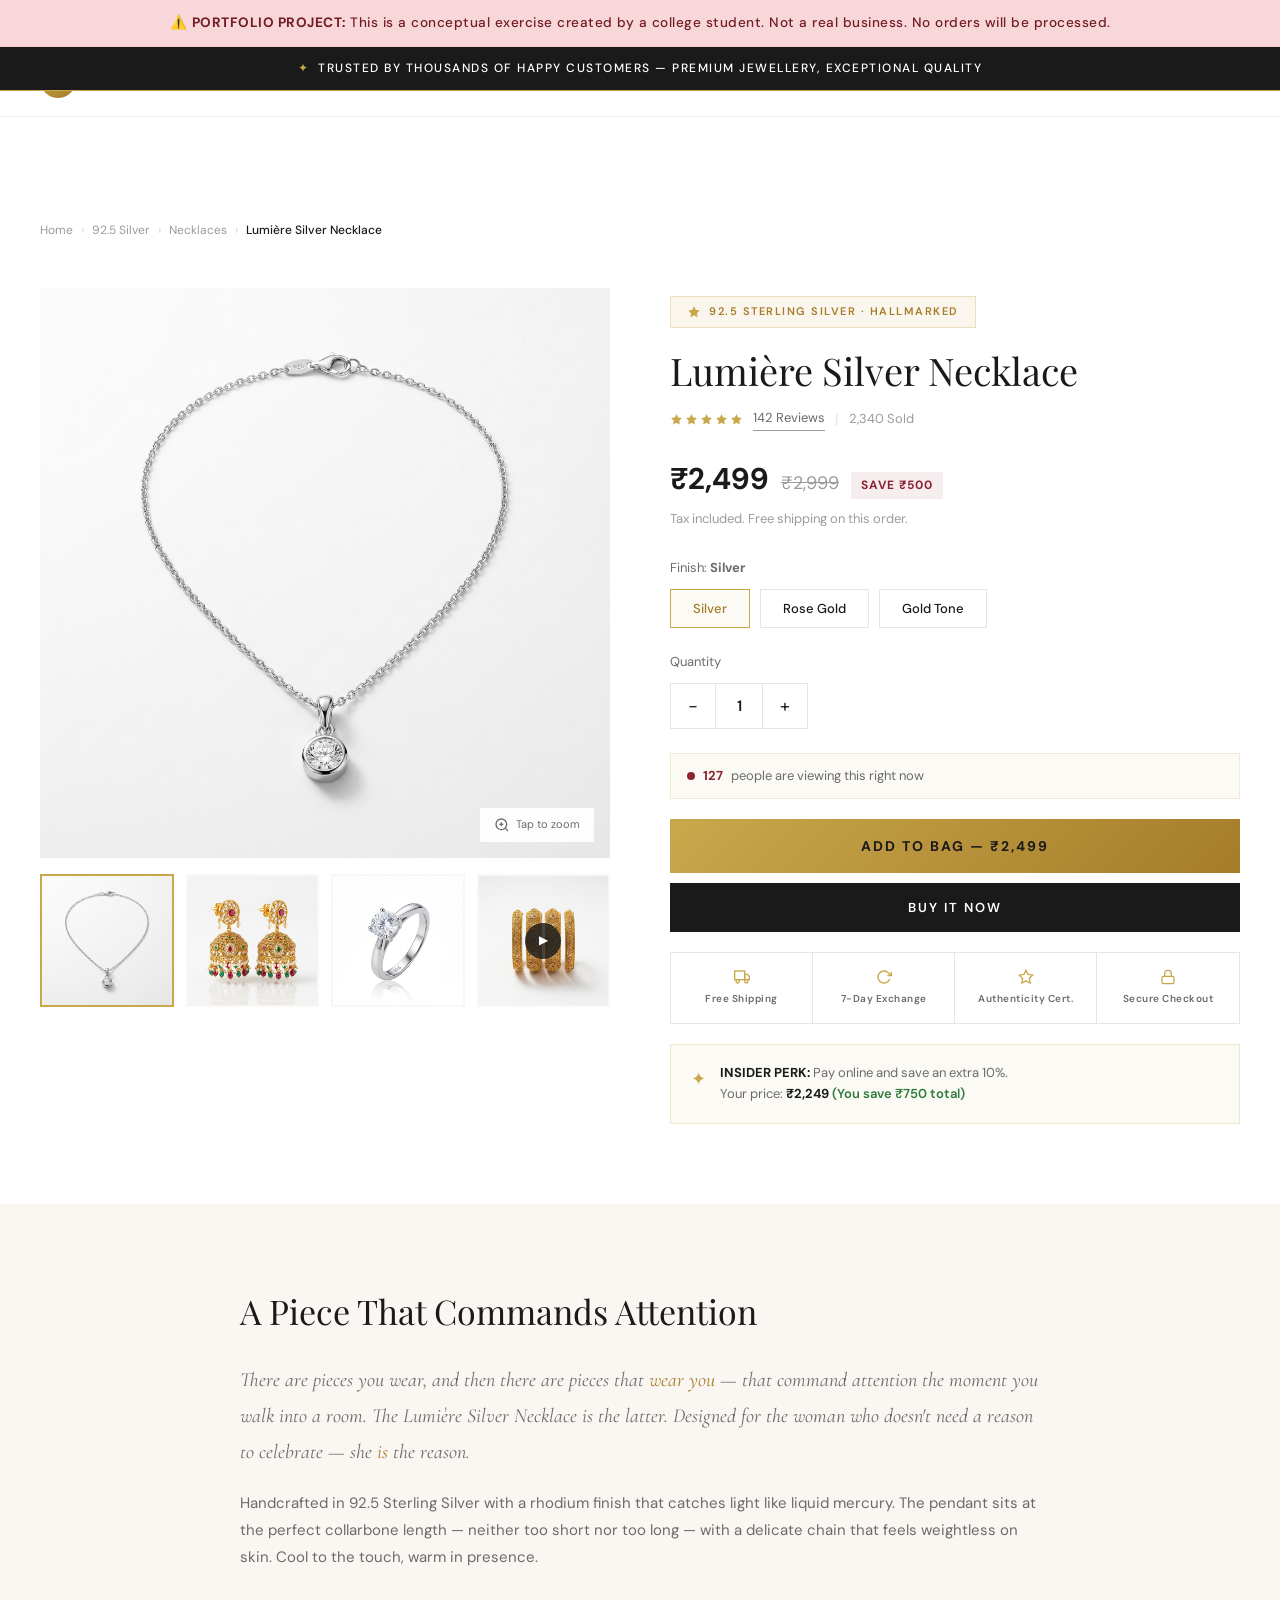
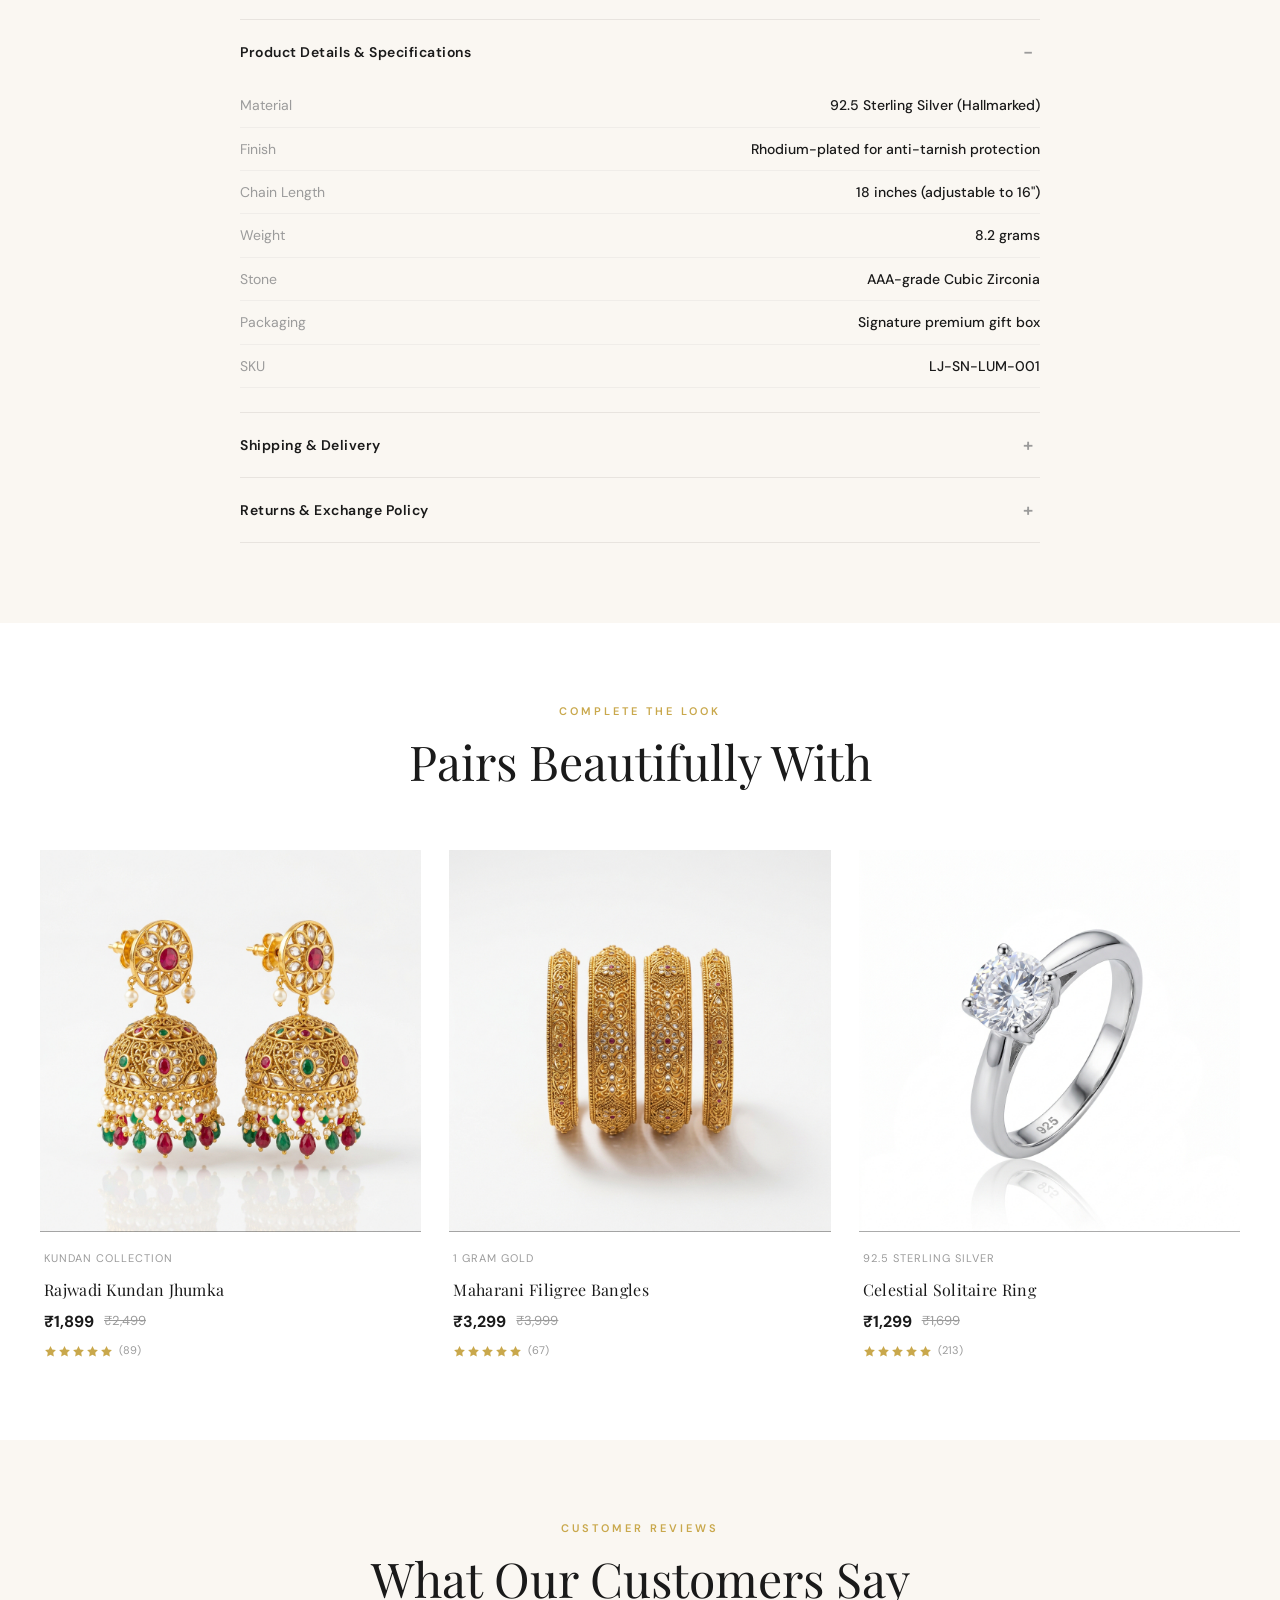
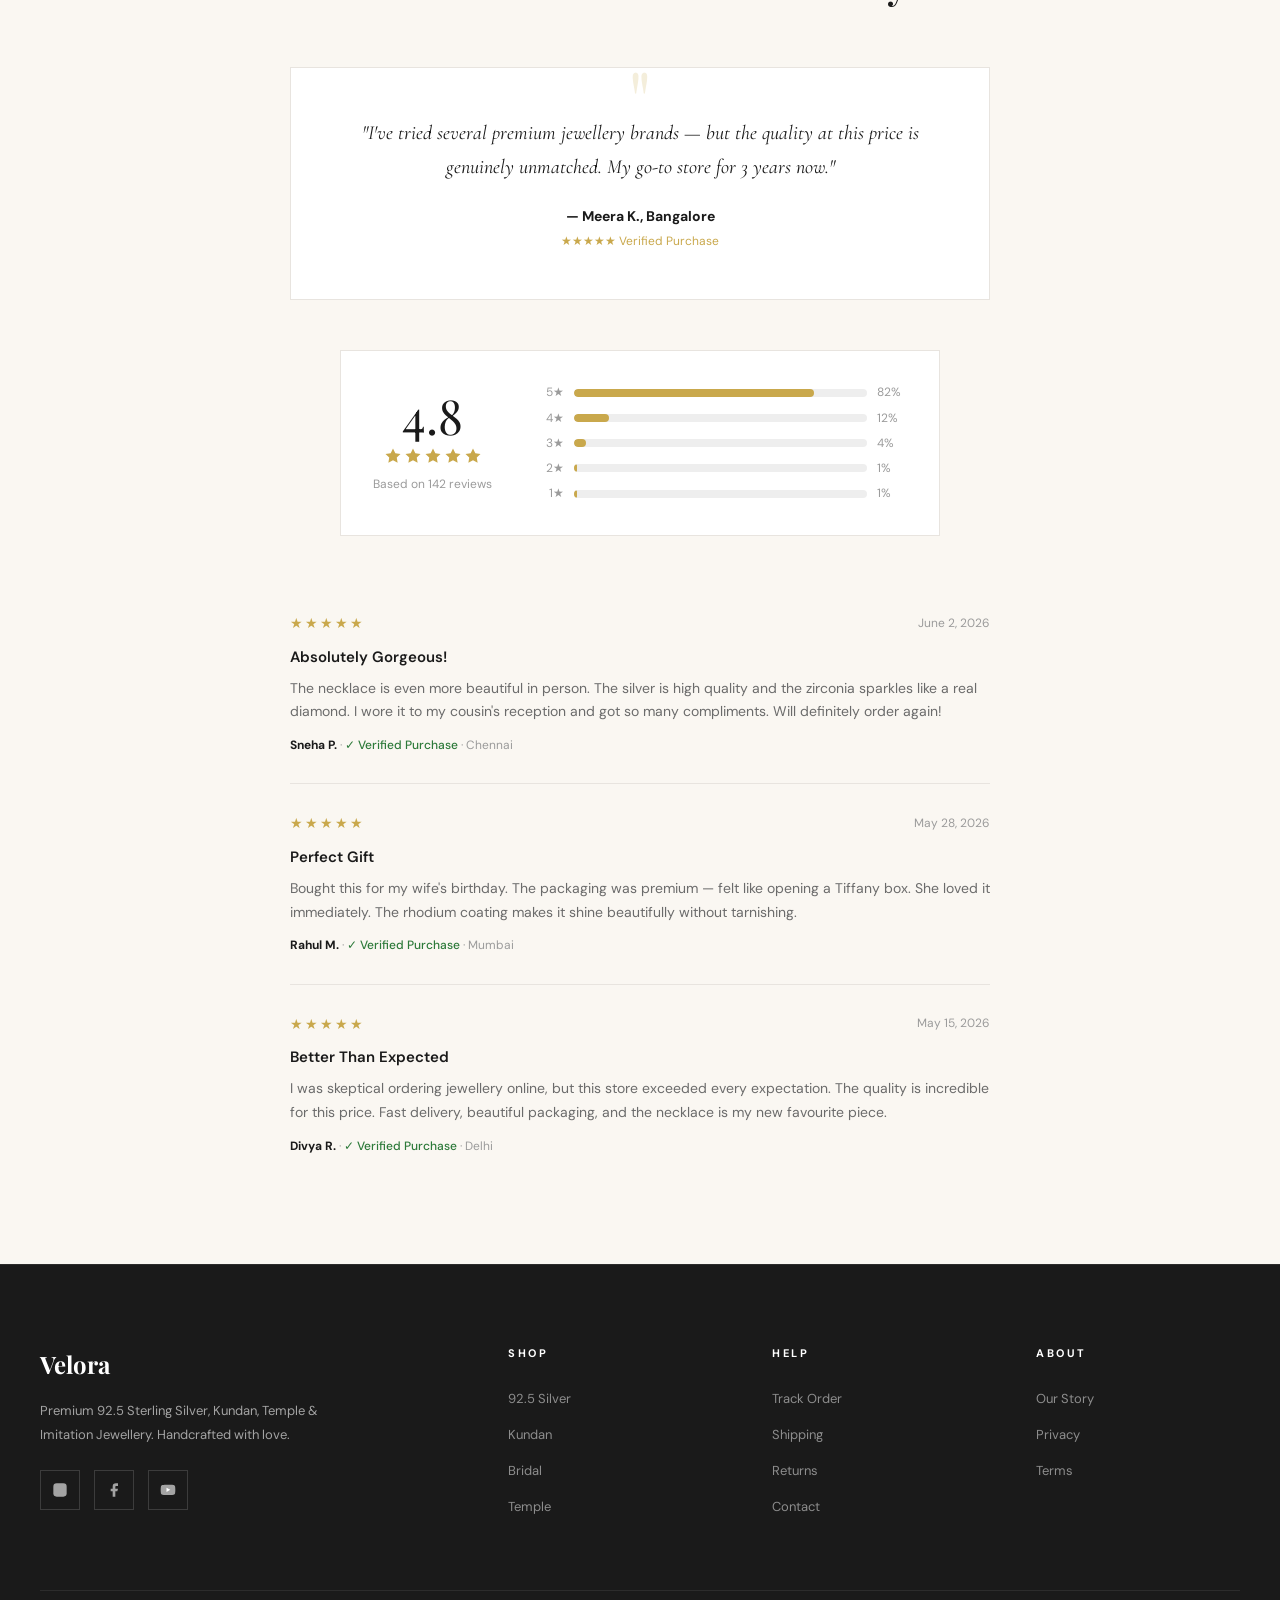
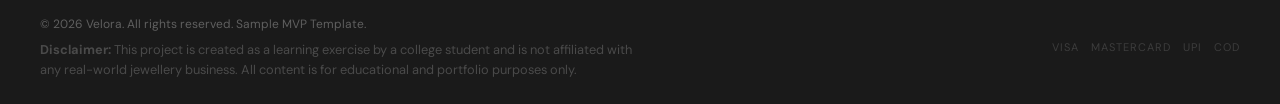
==== commit eb0b7385: "final commit" ====
--- a/product.html
+++ b/product.html
@@ -15,6 +15,11 @@
   <link rel="stylesheet" href="product.css">
 </head>
 <body>
+
+  <!-- =============== PORTFOLIO DISCLAIMER =============== -->
+  <div style="background-color: #f8d7da; color: #721c24; text-align: center; padding: 12px 20px; font-family: 'DM Sans', sans-serif; font-size: 0.85rem; font-weight: 500; z-index: 9999; position: relative; border-bottom: 1px solid #f5c6cb; letter-spacing: 0.5px;">
+    ⚠️ <strong>PORTFOLIO PROJECT:</strong> This is a conceptual exercise created by a college student. Not a real business. No orders will be processed.
+  </div>
 
   <!-- =============== ANNOUNCEMENT BAR =============== -->
   <div class="announcement-bar" id="announcement-bar">
@@ -493,7 +498,10 @@
         </div>
       </div>
       <div class="footer-bottom">
-        <p>© 2026 Velora. All rights reserved. Sample MVP Template.</p>
+        <div class="footer-copyright">
+          <p>© 2026 Velora. All rights reserved. Sample MVP Template.</p>
+          <p style="font-size: 0.8rem; margin-top: 5px; opacity: 0.7; max-width: 600px;"><strong>Disclaimer:</strong> This project is created as a learning exercise by a college student and is not affiliated with any real-world jewellery business. All content is for educational and portfolio purposes only.</p>
+        </div>
         <div class="footer-payment">
           <span>Visa</span><span>Mastercard</span><span>UPI</span><span>COD</span>
         </div>
